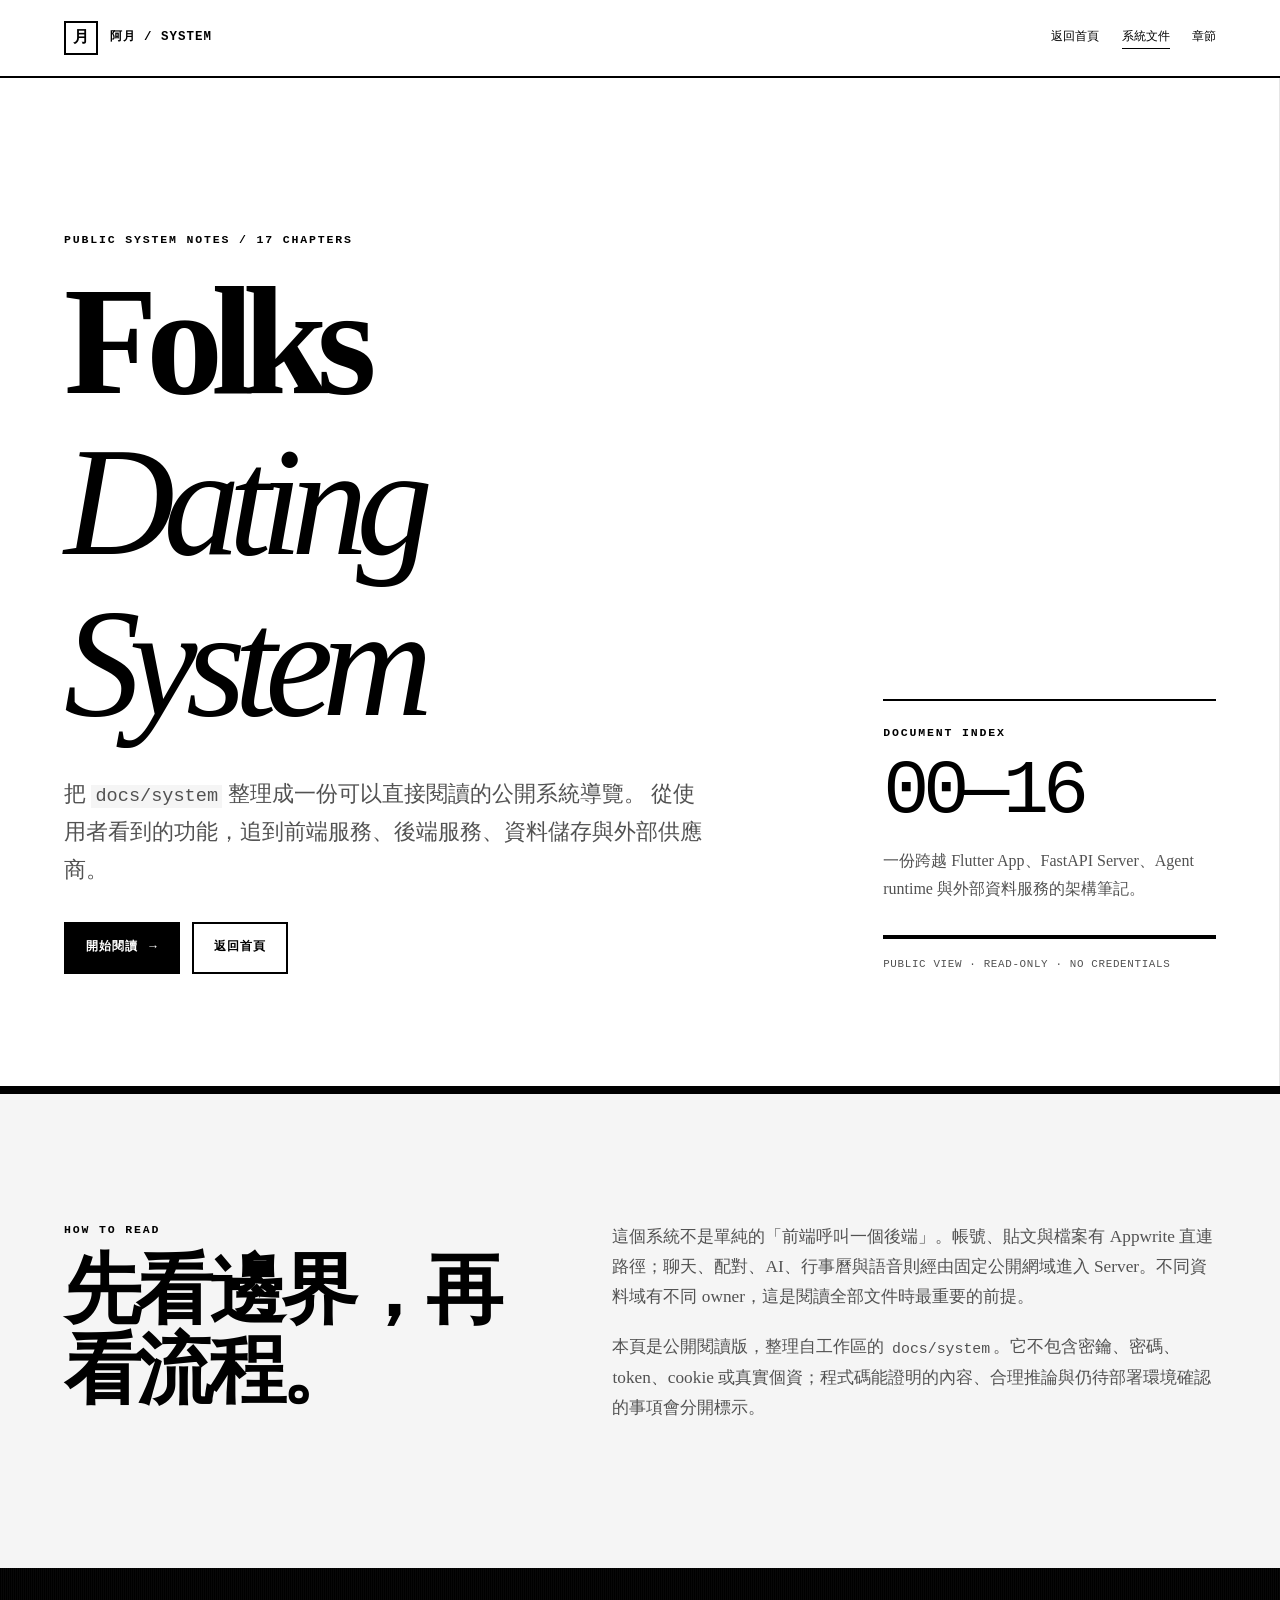
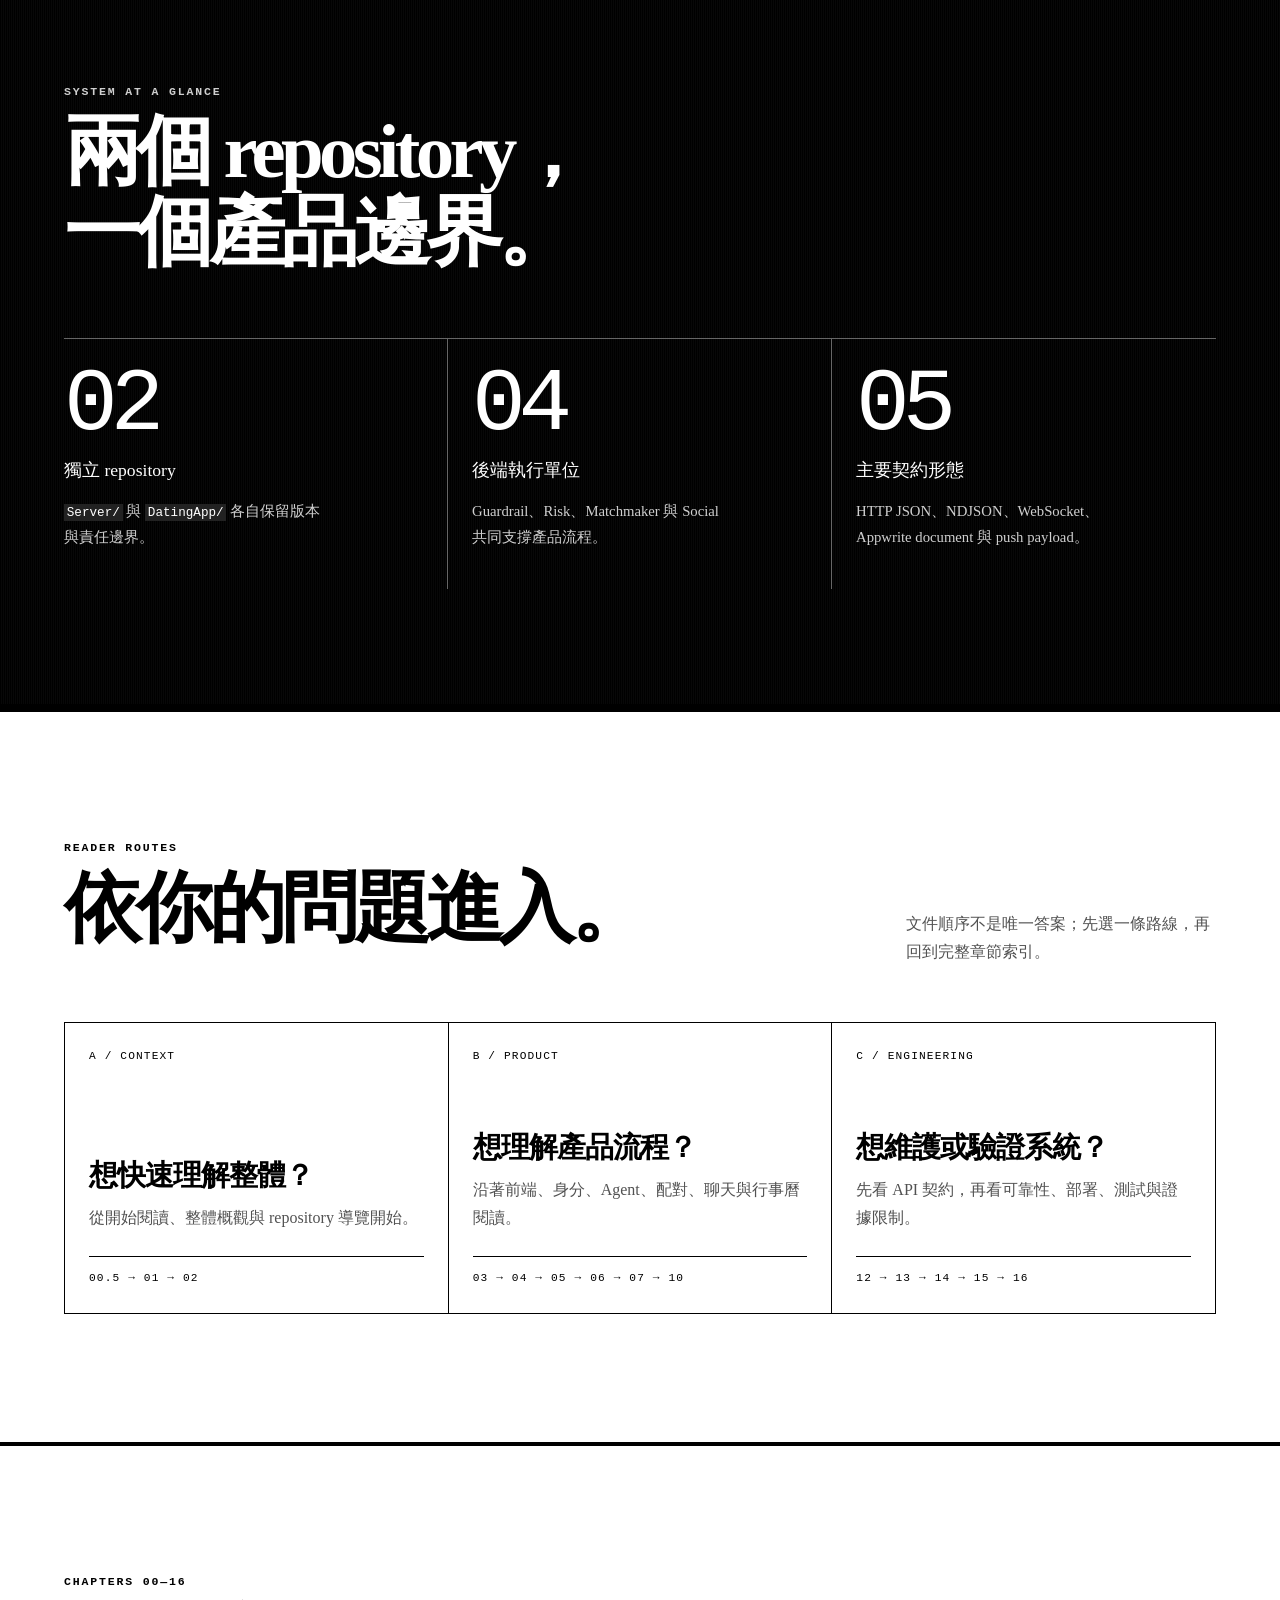
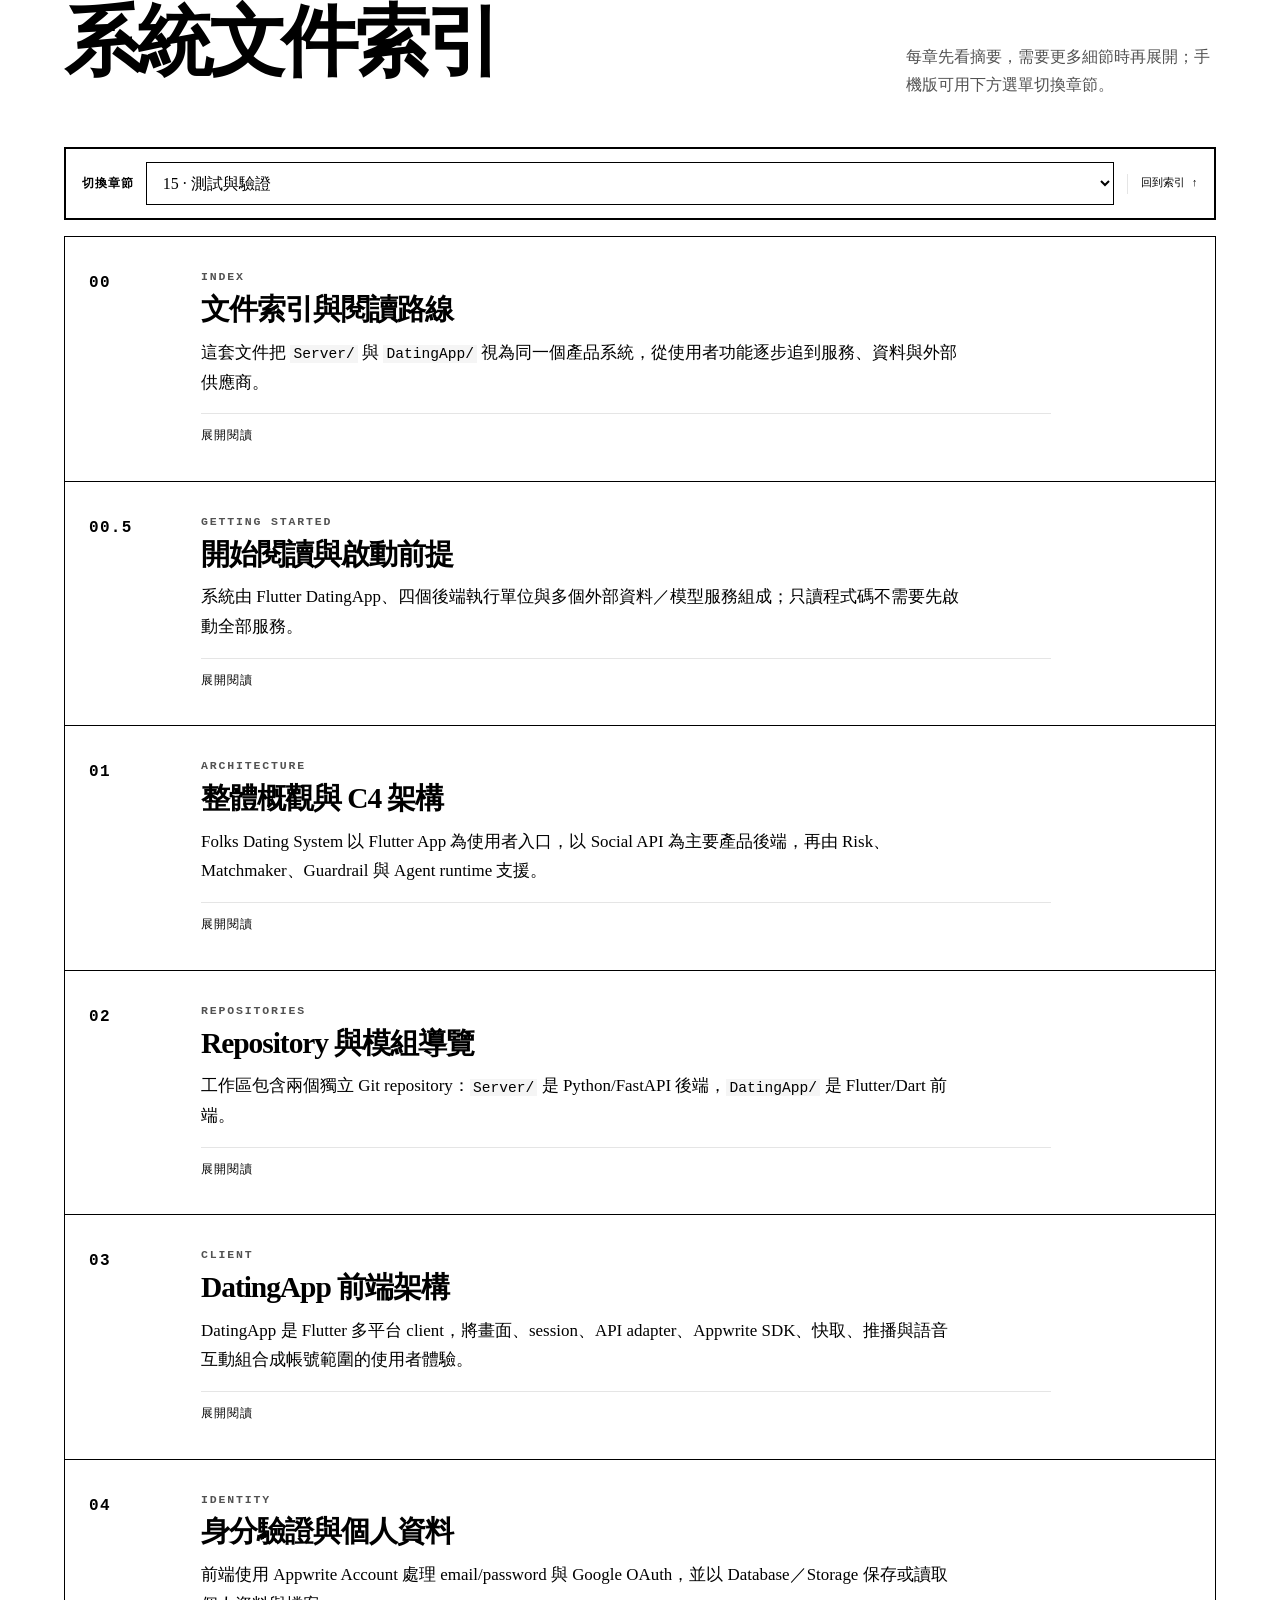
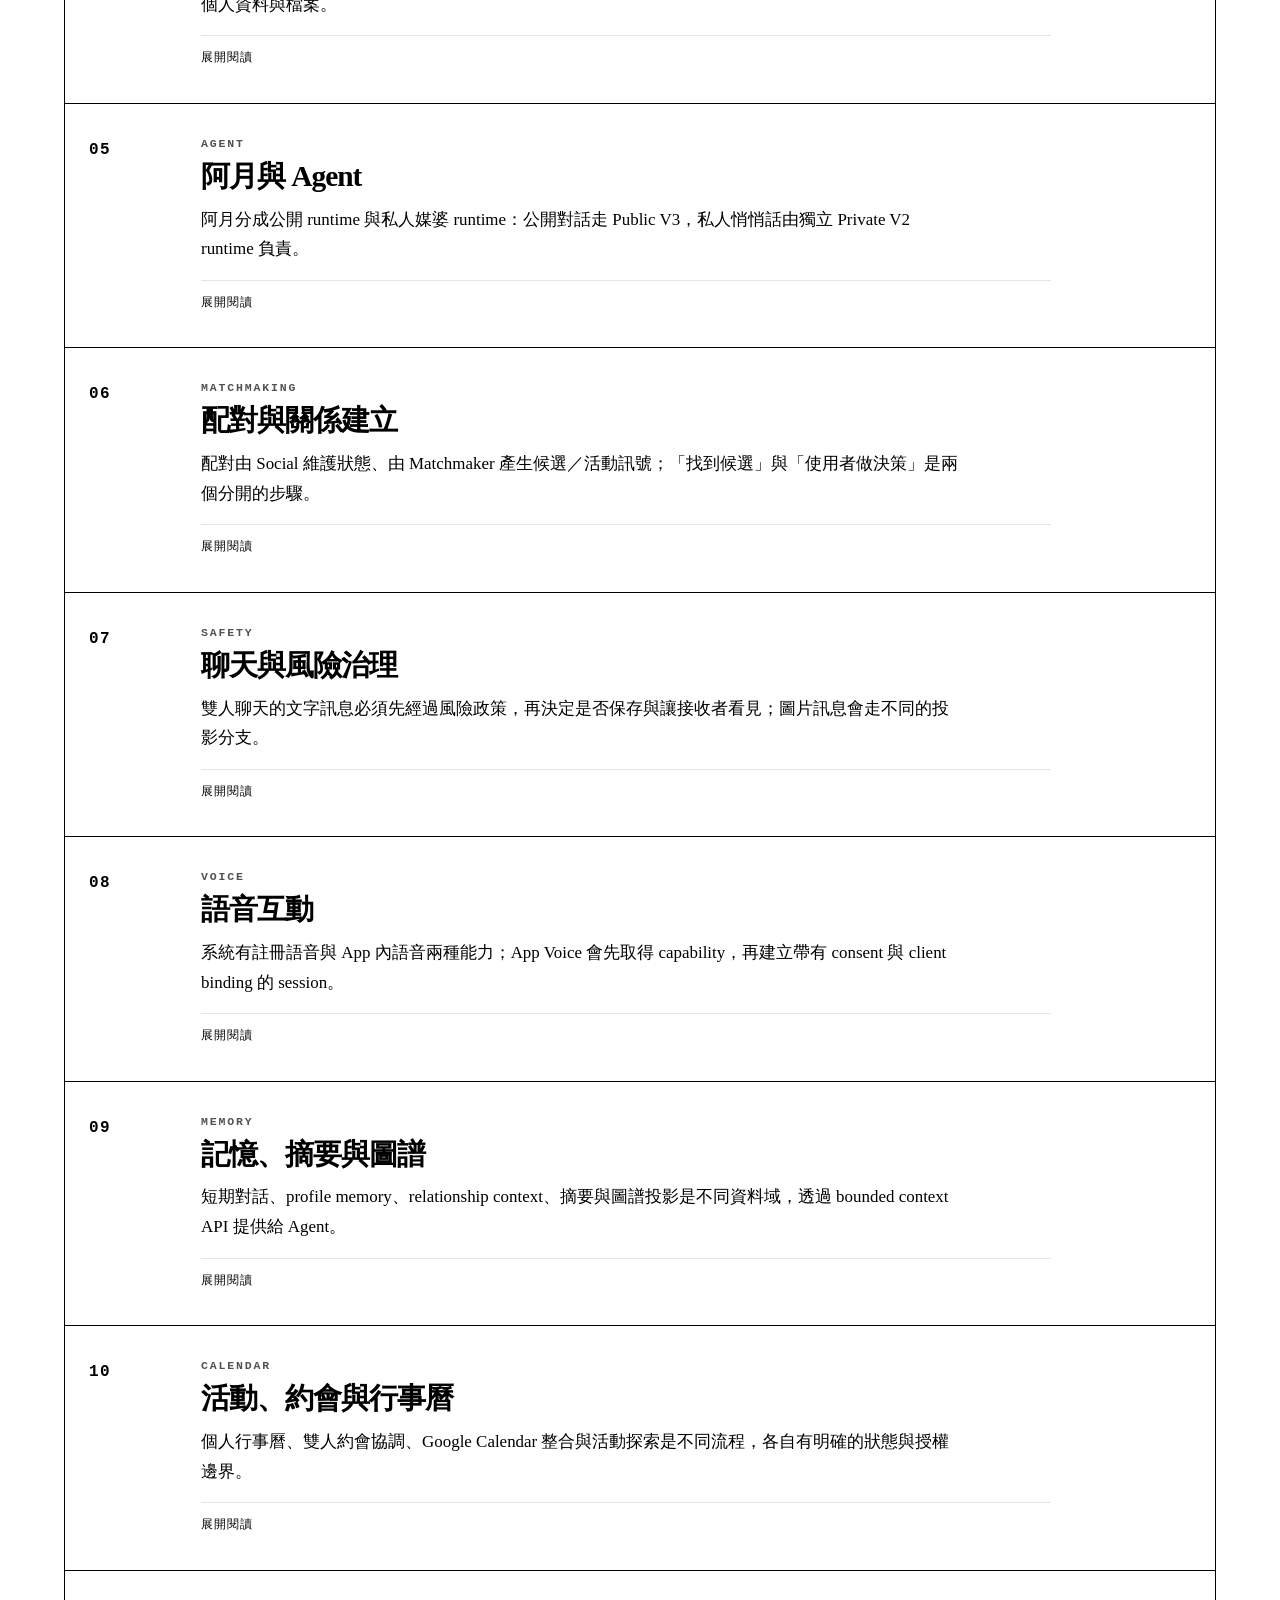
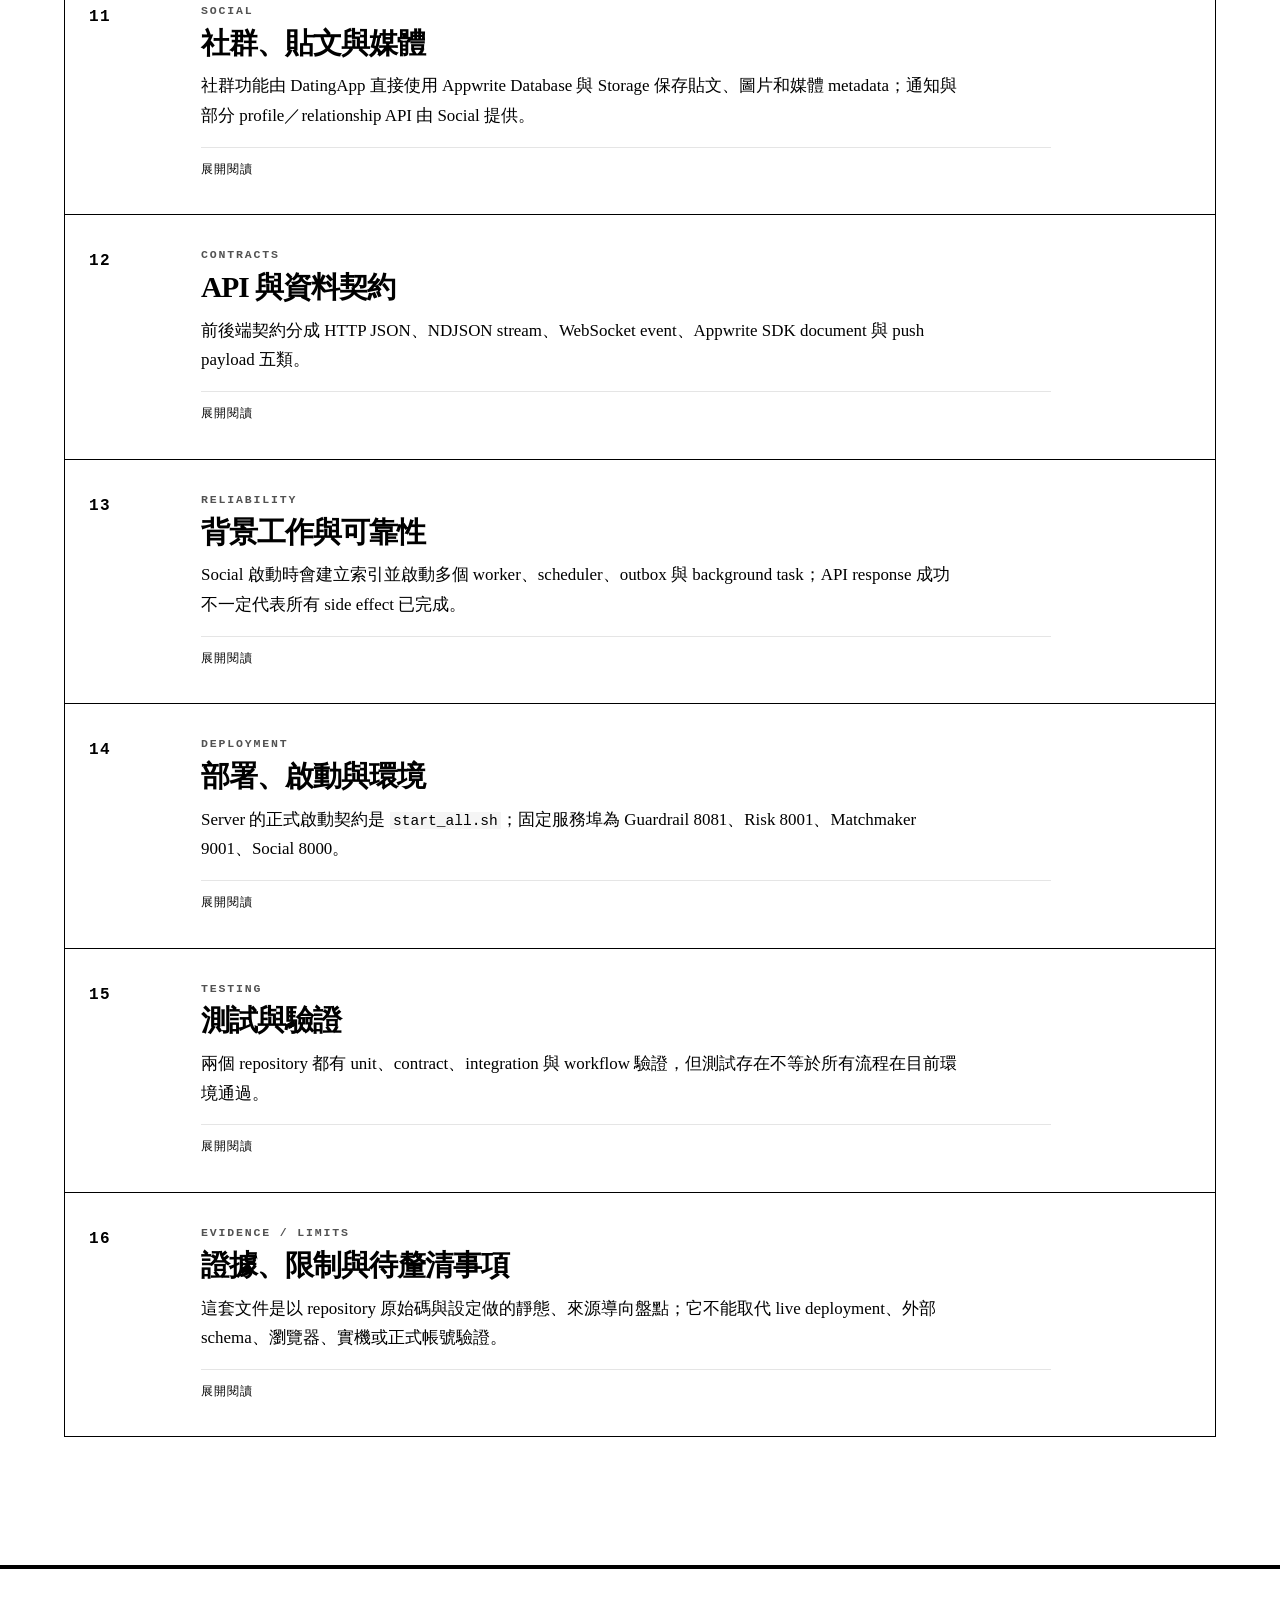
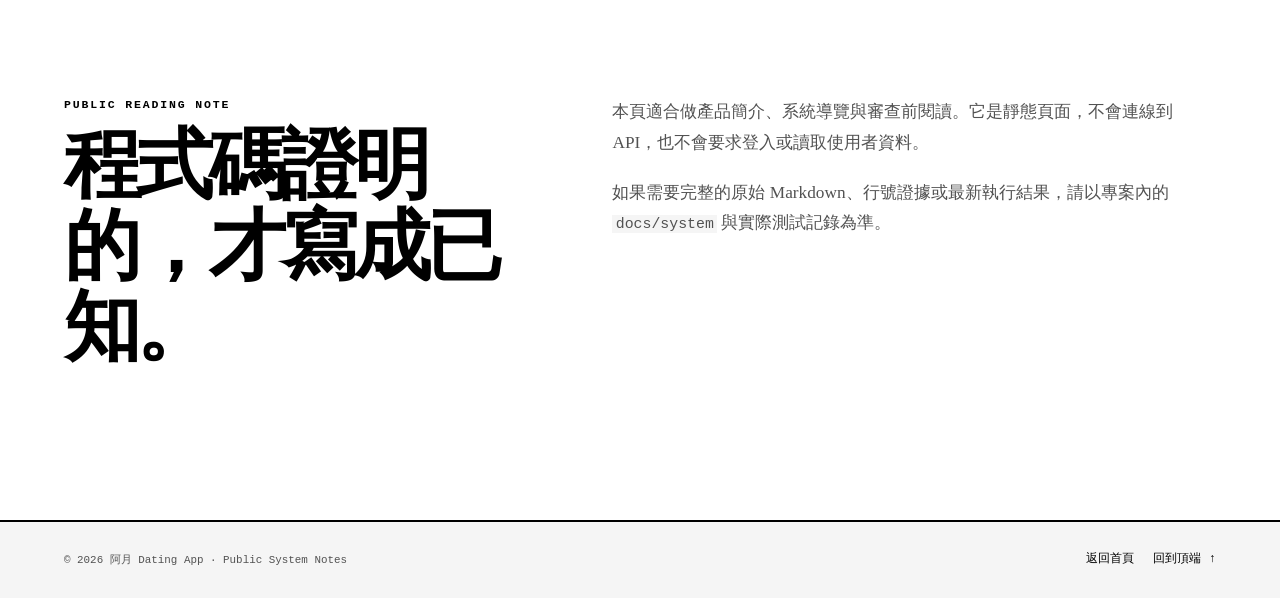
==== site/docs/index.html @ 3a32fd7f "docs: add public system documentation page" ====
<!doctype html>
<html lang="zh-Hant">
  <head>
    <meta charset="utf-8">
    <meta name="viewport" content="width=device-width, initial-scale=1">
    <meta name="description" content="Folks Dating System 公開系統文件：從 Flutter DatingApp、Server 到 AI、配對、聊天、語音與部署的架構導覽。">
    <title>系統文件｜Folks Dating System</title>
    <link rel="stylesheet" href="./assets/system.css">
  </head>
  <body>
    <a class="skip-link" href="#main">跳至主要內容</a>

    <header class="site-header">
      <div class="container header-inner">
        <a class="brand" href="../" aria-label="返回阿月 Dating App 首頁">
          <span class="brand-mark" aria-hidden="true">月</span>
          <span>阿月 / SYSTEM</span>
        </a>
        <nav aria-label="文件導覽">
          <a href="../">返回首頁</a>
          <a aria-current="page" href="./">系統文件</a>
          <a href="#chapters">章節</a>
        </nav>
      </div>
    </header>

    <main id="main">
      <section class="hero">
        <div class="container hero-grid">
          <div>
            <p class="eyebrow">PUBLIC SYSTEM NOTES / 17 CHAPTERS</p>
            <h1>Folks<br><em>Dating System</em></h1>
            <p class="hero-lead">
              把 <code>docs/system</code> 整理成一份可以直接閱讀的公開系統導覽。
              從使用者看到的功能，追到前端服務、後端服務、資料儲存與外部供應商。
            </p>
            <div class="hero-actions">
              <a class="button button-primary" href="#chapters">開始閱讀 <span aria-hidden="true">→</span></a>
              <a class="button button-secondary" href="../">返回首頁</a>
            </div>
          </div>
          <aside class="hero-index" aria-label="文件摘要">
            <p class="eyebrow">DOCUMENT INDEX</p>
            <div class="index-number">00—16</div>
            <p>一份跨越 Flutter App、FastAPI Server、Agent runtime 與外部資料服務的架構筆記。</p>
            <div class="hero-rule" aria-hidden="true"></div>
            <p class="microcopy">Public view · Read-only · No credentials</p>
          </aside>
        </div>
      </section>

      <section class="section intro-section" aria-labelledby="intro-title">
        <div class="container intro-grid">
          <div>
            <p class="eyebrow">HOW TO READ</p>
            <h2 id="intro-title">先看邊界，再看流程。</h2>
          </div>
          <div class="intro-copy">
            <p>
              這個系統不是單純的「前端呼叫一個後端」。帳號、貼文與檔案有 Appwrite 直連路徑；聊天、配對、AI、行事曆與語音則經由固定公開網域進入 Server。不同資料域有不同 owner，這是閱讀全部文件時最重要的前提。
            </p>
            <p>
              本頁是公開閱讀版，整理自工作區的 <code>docs/system</code>。它不包含密鑰、密碼、token、cookie 或真實個資；程式碼能證明的內容、合理推論與仍待部署環境確認的事項會分開標示。
            </p>
          </div>
        </div>
      </section>

      <section class="dark-section" aria-labelledby="shape-title">
        <div class="container">
          <p class="eyebrow inverse">SYSTEM AT A GLANCE</p>
          <h2 id="shape-title" class="inverse-heading">兩個 repository，<br>一個產品邊界。</h2>
          <div class="metric-grid">
            <div class="metric">
              <strong>02</strong>
              <span>獨立 repository</span>
              <p><code>Server/</code> 與 <code>DatingApp/</code> 各自保留版本與責任邊界。</p>
            </div>
            <div class="metric">
              <strong>04</strong>
              <span>後端執行單位</span>
              <p>Guardrail、Risk、Matchmaker 與 Social 共同支撐產品流程。</p>
            </div>
            <div class="metric">
              <strong>05</strong>
              <span>主要契約形態</span>
              <p>HTTP JSON、NDJSON、WebSocket、Appwrite document 與 push payload。</p>
            </div>
          </div>
        </div>
      </section>

      <section class="section route-section" aria-labelledby="route-title">
        <div class="container">
          <div class="section-heading">
            <div>
              <p class="eyebrow">READER ROUTES</p>
              <h2 id="route-title">依你的問題進入。</h2>
            </div>
            <p>文件順序不是唯一答案；先選一條路線，再回到完整章節索引。</p>
          </div>
          <div class="route-grid">
            <a class="route-card" href="#chapter-01">
              <span class="route-number">A / CONTEXT</span>
              <h3>想快速理解整體？</h3>
              <p>從開始閱讀、整體概觀與 repository 導覽開始。</p>
              <span class="route-link">00.5 → 01 → 02</span>
            </a>
            <a class="route-card" href="#chapter-03">
              <span class="route-number">B / PRODUCT</span>
              <h3>想理解產品流程？</h3>
              <p>沿著前端、身分、Agent、配對、聊天與行事曆閱讀。</p>
              <span class="route-link">03 → 04 → 05 → 06 → 07 → 10</span>
            </a>
            <a class="route-card" href="#chapter-12">
              <span class="route-number">C / ENGINEERING</span>
              <h3>想維護或驗證系統？</h3>
              <p>先看 API 契約，再看可靠性、部署、測試與證據限制。</p>
              <span class="route-link">12 → 13 → 14 → 15 → 16</span>
            </a>
          </div>
        </div>
      </section>

      <section id="chapters" class="section chapters-section" aria-labelledby="chapters-title">
        <div class="container">
          <div class="section-heading chapters-heading">
            <div>
              <p class="eyebrow">CHAPTERS 00—16</p>
              <h2 id="chapters-title">系統文件索引</h2>
            </div>
            <p>每章先看摘要，需要更多細節時再展開；手機版可用下方選單切換章節。</p>
          </div>

          <div class="chapter-tools" aria-label="章節切換工具">
            <label for="chapter-select">切換章節</label>
            <select id="chapter-select" name="chapter-select">
              <option value="#chapter-00">00 · 文件索引</option>
              <option value="#chapter-00-5">00.5 · 開始閱讀</option>
              <option value="#chapter-01">01 · 整體概觀</option>
              <option value="#chapter-02">02 · Repository 導覽</option>
              <option value="#chapter-03">03 · 前端架構</option>
              <option value="#chapter-04">04 · 身分與個資</option>
              <option value="#chapter-05">05 · 阿月與 Agent</option>
              <option value="#chapter-06">06 · 配對與關係</option>
              <option value="#chapter-07">07 · 聊天與風險</option>
              <option value="#chapter-08">08 · 語音互動</option>
              <option value="#chapter-09">09 · 記憶與圖譜</option>
              <option value="#chapter-10">10 · 行事曆與活動</option>
              <option value="#chapter-11">11 · 社群與媒體</option>
              <option value="#chapter-12">12 · API 與資料契約</option>
              <option value="#chapter-13">13 · 背景工作</option>
              <option value="#chapter-14">14 · 部署與環境</option>
              <option value="#chapter-15">15 · 測試與驗證</option>
              <option value="#chapter-16">16 · 證據與限制</option>
            </select>
            <a class="tool-link" href="#chapters">回到索引 ↑</a>
          </div>

          <div class="chapter-list">
            <article id="chapter-00" class="chapter-card">
              <div class="chapter-number">00</div>
              <div class="chapter-content">
                <p class="eyebrow">INDEX</p>
                <h3>文件索引與閱讀路線</h3>
                <p class="summary">這套文件把 <code>Server/</code> 與 <code>DatingApp/</code> 視為同一個產品系統，從使用者功能逐步追到服務、資料與外部供應商。</p>
                <details>
                  <summary>展開閱讀</summary>
                  <p>新組員可從 00.5 → 01 → 02 → 03 開始；後端維護者可從 12 → 05～13 → 14 → 15 開始；前端維護者可從 03 → 04 → 07 → 08 → 10 → 12 開始。文件中的內容分成「觀察到」、「推論」與「待確認」，避免把靜態程式碼分析誤寫成正式環境驗證。</p>
                </details>
              </div>
            </article>

            <article id="chapter-00-5" class="chapter-card">
              <div class="chapter-number">00.5</div>
              <div class="chapter-content">
                <p class="eyebrow">GETTING STARTED</p>
                <h3>開始閱讀與啟動前提</h3>
                <p class="summary">系統由 Flutter DatingApp、四個後端執行單位與多個外部資料／模型服務組成；只讀程式碼不需要先啟動全部服務。</p>
                <details>
                  <summary>展開閱讀</summary>
                  <p>若要做實際操作驗證，Server 必須透過 <code>start_all.sh</code> 啟動，前端則需要 Flutter SDK、相依套件與平台工具。本機啟動成功不等於 Appwrite、MongoDB、Neo4j、模型供應商與 Google Calendar 已可用。</p>
                </details>
              </div>
            </article>

            <article id="chapter-01" class="chapter-card">
              <div class="chapter-number">01</div>
              <div class="chapter-content">
                <p class="eyebrow">ARCHITECTURE</p>
                <h3>整體概觀與 C4 架構</h3>
                <p class="summary">Folks Dating System 以 Flutter App 為使用者入口，以 Social API 為主要產品後端，再由 Risk、Matchmaker、Guardrail 與 Agent runtime 支援。</p>
                <details>
                  <summary>展開閱讀</summary>
                  <p>DatingApp 負責畫面、導航、Session、快取、API client、即時訊息與語音操作；Server 以 Social 組裝聊天、配對、行事曆、Google Calendar、語音、關係記憶與摘要路由。外部邊界包含 Appwrite、MongoDB、Neo4j、Firebase／FCM、Google Calendar 與模型供應商。</p>
                </details>
              </div>
            </article>

            <article id="chapter-02" class="chapter-card">
              <div class="chapter-number">02</div>
              <div class="chapter-content">
                <p class="eyebrow">REPOSITORIES</p>
                <h3>Repository 與模組導覽</h3>
                <p class="summary">工作區包含兩個獨立 Git repository：<code>Server/</code> 是 Python/FastAPI 後端，<code>DatingApp/</code> 是 Flutter/Dart 前端。</p>
                <details>
                  <summary>展開閱讀</summary>
                  <p>Server 的主要領域以資料夾與服務埠分開，DatingApp 則以 <code>lib/pages</code>、<code>lib/services</code>、<code>lib/widgets</code> 與原生平台資料夾組成。目錄名稱只提供導航，真正的責任要以入口、註冊與呼叫關係確認。</p>
                </details>
              </div>
            </article>

            <article id="chapter-03" class="chapter-card">
              <div class="chapter-number">03</div>
              <div class="chapter-content">
                <p class="eyebrow">CLIENT</p>
                <h3>DatingApp 前端架構</h3>
                <p class="summary">DatingApp 是 Flutter 多平台 client，將畫面、session、API adapter、Appwrite SDK、快取、推播與語音互動組合成帳號範圍的使用者體驗。</p>
                <details>
                  <summary>展開閱讀</summary>
                  <p>啟動時會初始化 Flutter binding、Appwrite 與 Windows 視窗，再非同步初始化 Firebase；登入後的主要頁面由 MainPage 組成，並透過 AppDataCoordinator 預熱 profile、contacts、posts、calendar 等資料。頁面狀態不能取代後端 canonical state。</p>
                </details>
              </div>
            </article>

            <article id="chapter-04" class="chapter-card">
              <div class="chapter-number">04</div>
              <div class="chapter-content">
                <p class="eyebrow">IDENTITY</p>
                <h3>身分驗證與個人資料</h3>
                <p class="summary">前端使用 Appwrite Account 處理 email/password 與 Google OAuth，並以 Database／Storage 保存或讀取個人資料與檔案。</p>
                <details>
                  <summary>展開閱讀</summary>
                  <p>身分驗證、profile document 與 Server 端 owner proof 是不同層次；成功登入不等於所有後端能力都已授權。Agent API 會在 HTTPS、正式網域、線上 session 且 user id 相符時附加 Appwrite JWT。</p>
                </details>
              </div>
            </article>

            <article id="chapter-05" class="chapter-card">
              <div class="chapter-number">05</div>
              <div class="chapter-content">
                <p class="eyebrow">AGENT</p>
                <h3>阿月與 Agent</h3>
                <p class="summary">阿月分成公開 runtime 與私人媒婆 runtime：公開對話走 Public V3，私人悄悄話由獨立 Private V2 runtime 負責。</p>
                <details>
                  <summary>展開閱讀</summary>
                  <p>公開 Agent 的流程是 Context → Planner（DAG）→ Sub-agents（Guard + Tool）→ Synthesizer → Final。DatingApp 以 NDJSON stream 傳送訊息與互動選項；公開與私人 runtime 可以共用 domain service，但 context、privacy namespace、tool policy 與 trace 不可互相滲透。</p>
                </details>
              </div>
            </article>

            <article id="chapter-06" class="chapter-card">
              <div class="chapter-number">06</div>
              <div class="chapter-content">
                <p class="eyebrow">MATCHMAKING</p>
                <h3>配對與關係建立</h3>
                <p class="summary">配對由 Social 維護狀態、由 Matchmaker 產生候選／活動訊號；「找到候選」與「使用者做決策」是兩個分開的步驟。</p>
                <details>
                  <summary>展開閱讀</summary>
                  <p>前端先請求配對搜尋，再取得狀態卡片，最後以 expected status、revision、namespace、explicit reasons 與 idempotency 送出接受或拒絕。timeout 或 graph unavailable 會轉成明確的 pipeline error，而不是模糊地視為沒有候選。</p>
                </details>
              </div>
            </article>

            <article id="chapter-07" class="chapter-card">
              <div class="chapter-number">07</div>
              <div class="chapter-content">
                <p class="eyebrow">SAFETY</p>
                <h3>聊天與風險治理</h3>
                <p class="summary">雙人聊天的文字訊息必須先經過風險政策，再決定是否保存與讓接收者看見；圖片訊息會走不同的投影分支。</p>
                <details>
                  <summary>展開閱讀</summary>
                  <p>Social 以 MongoDB 作為聊天資料主要寫入路徑，並非同步鏡像部分訊息到 Appwrite Realtime；DatingApp 同時支援 polling 與 Realtime。風險結果包含 delivery、level、介入指令與回饋資料，不能只用一個 boolean 表示。</p>
                </details>
              </div>
            </article>

            <article id="chapter-08" class="chapter-card">
              <div class="chapter-number">08</div>
              <div class="chapter-content">
                <p class="eyebrow">VOICE</p>
                <h3>語音互動</h3>
                <p class="summary">系統有註冊語音與 App 內語音兩種能力；App Voice 會先取得 capability，再建立帶有 consent 與 client binding 的 session。</p>
                <details>
                  <summary>展開閱讀</summary>
                  <p>Server 會驗證 origin、ticket、client binding、quota 與 authenticated session。語音 action executor 只協調既有的 Auth、Chat、Matchmaking、Calendar 與 Agent service，不直接成為另一套 domain state owner。</p>
                </details>
              </div>
            </article>

            <article id="chapter-09" class="chapter-card">
              <div class="chapter-number">09</div>
              <div class="chapter-content">
                <p class="eyebrow">MEMORY</p>
                <h3>記憶、摘要與圖譜</h3>
                <p class="summary">短期對話、profile memory、relationship context、摘要與圖譜投影是不同資料域，透過 bounded context API 提供給 Agent。</p>
                <details>
                  <summary>展開閱讀</summary>
                  <p>Mongo preview、Neo4j／graph memory 與 Appwrite data projection 不能互相取代。每個 memory write 都需要 owner、evidence、confidence、source 與 idempotency；正式 graph schema、索引與資料量仍需部署環境補查。</p>
                </details>
              </div>
            </article>

            <article id="chapter-10" class="chapter-card">
              <div class="chapter-number">10</div>
              <div class="chapter-content">
                <p class="eyebrow">CALENDAR</p>
                <h3>活動、約會與行事曆</h3>
                <p class="summary">個人行事曆、雙人約會協調、Google Calendar 整合與活動探索是不同流程，各自有明確的狀態與授權邊界。</p>
                <details>
                  <summary>展開閱讀</summary>
                  <p>前端使用 expected revision 更新或取消事件；Server 由 calendar／relationship date services 擁有狀態；Google Calendar 另外處理 OAuth callback、status、list 與 disconnect。阿月只能讀取受限的 calendar projection，不應把未授權資料直接寫成永久偏好。</p>
                </details>
              </div>
            </article>

            <article id="chapter-11" class="chapter-card">
              <div class="chapter-number">11</div>
              <div class="chapter-content">
                <p class="eyebrow">SOCIAL</p>
                <h3>社群、貼文與媒體</h3>
                <p class="summary">社群功能由 DatingApp 直接使用 Appwrite Database 與 Storage 保存貼文、圖片和媒體 metadata；通知與部分 profile／relationship API 由 Social 提供。</p>
                <details>
                  <summary>展開閱讀</summary>
                  <p>聊天附件、profile image 與貼文使用不同 bucket，降低權限與 cache 混淆。Push notification 只傳遞 allowlisted data，例如 chat surface、conversation id、destination room 與 focus match id，不讓 listener 自動執行配對決策。</p>
                </details>
              </div>
            </article>

            <article id="chapter-12" class="chapter-card">
              <div class="chapter-number">12</div>
              <div class="chapter-content">
                <p class="eyebrow">CONTRACTS</p>
                <h3>API 與資料契約</h3>
                <p class="summary">前後端契約分成 HTTP JSON、NDJSON stream、WebSocket event、Appwrite SDK document 與 push payload 五類。</p>
                <details>
                  <summary>展開閱讀</summary>
                  <p>每一類都有自己的 owner、timeout、錯誤碼與狀態語意。重要欄位包括 user／owner、client message id、match revision、coordination revision、stream protocol version、choice／confirmation 與 allowlisted notification references。</p>
                </details>
              </div>
            </article>

            <article id="chapter-13" class="chapter-card">
              <div class="chapter-number">13</div>
              <div class="chapter-content">
                <p class="eyebrow">RELIABILITY</p>
                <h3>背景工作與可靠性</h3>
                <p class="summary">Social 啟動時會建立索引並啟動多個 worker、scheduler、outbox 與 background task；API response 成功不一定代表所有 side effect 已完成。</p>
                <details>
                  <summary>展開閱讀</summary>
                  <p>可靠性設計集中在 bounded timeout、idempotency、revision、outbox、retry、session epoch 與可觀測 error code。前端 AppDataCoordinator 則以 warmup、cache TTL、resume cooldown 與 owner／epoch gate 避免重複或過期讀取。</p>
                </details>
              </div>
            </article>

            <article id="chapter-14" class="chapter-card">
              <div class="chapter-number">14</div>
              <div class="chapter-content">
                <p class="eyebrow">DEPLOYMENT</p>
                <h3>部署、啟動與環境</h3>
                <p class="summary">Server 的正式啟動契約是 <code>start_all.sh</code>；固定服務埠為 Guardrail 8081、Risk 8001、Matchmaker 9001、Social 8000。</p>
                <details>
                  <summary>展開閱讀</summary>
                  <p>啟動腳本依序等待各服務健康檢查，再啟動完整 Social。DatingApp 的正式 API 預設網域是 <code>https://service.misproject.us.ci</code>；程式碼內的啟動順序與正式主機實際部署拓撲要分開看待。</p>
                </details>
              </div>
            </article>

            <article id="chapter-15" class="chapter-card">
              <div class="chapter-number">15</div>
              <div class="chapter-content">
                <p class="eyebrow">TESTING</p>
                <h3>測試與驗證</h3>
                <p class="summary">兩個 repository 都有 unit、contract、integration 與 workflow 驗證，但測試存在不等於所有流程在目前環境通過。</p>
                <details>
                  <summary>展開閱讀</summary>
                  <p>Server CI 檢查 Python dependencies、<code>bash -n start_all.sh</code> 與 offline suites；DatingApp 有 Dart tests、integration tests、Flutter analyze 與多平台 build。正式文件應同時記錄覆蓋、執行前提、未執行項目與 production smoke test 缺口。</p>
                </details>
              </div>
            </article>

            <article id="chapter-16" class="chapter-card chapter-card-last">
              <div class="chapter-number">16</div>
              <div class="chapter-content">
                <p class="eyebrow">EVIDENCE / LIMITS</p>
                <h3>證據、限制與待釐清事項</h3>
                <p class="summary">這套文件是以 repository 原始碼與設定做的靜態、來源導向盤點；它不能取代 live deployment、外部 schema、瀏覽器、實機或正式帳號驗證。</p>
                <details>
                  <summary>展開閱讀</summary>
                  <p>觀察、推論與未知分開記錄。Dart、cross-language property、超大流程與大檔案存在分析工具缺口；正式環境行為、外部供應商可用性與所有端到端流程，都應再以 runtime evidence 逐項確認。</p>
                </details>
              </div>
            </article>
          </div>
        </div>
      </section>

      <section class="section note-section" aria-labelledby="note-title">
        <div class="container note-grid">
          <div>
            <p class="eyebrow">PUBLIC READING NOTE</p>
            <h2 id="note-title">程式碼證明的，才寫成已知。</h2>
          </div>
          <div class="note-copy">
            <p>本頁適合做產品簡介、系統導覽與審查前閱讀。它是靜態頁面，不會連線到 API，也不會要求登入或讀取使用者資料。</p>
            <p>如果需要完整的原始 Markdown、行號證據或最新執行結果，請以專案內的 <code>docs/system</code> 與實際測試記錄為準。</p>
          </div>
        </div>
      </section>
    </main>

    <footer class="site-footer">
      <div class="container footer-inner">
        <p>© 2026 阿月 Dating App · Public System Notes</p>
        <div>
          <a href="../">返回首頁</a>
          <a href="#main">回到頂端 ↑</a>
        </div>
      </div>
    </footer>

    <script>
      const chapterSelect = document.getElementById("chapter-select");
      const chapterCards = [...document.querySelectorAll(".chapter-card")];
      const reduceMotion = window.matchMedia("(prefers-reduced-motion: reduce)").matches;

      chapterSelect.addEventListener("change", () => {
        const target = document.querySelector(chapterSelect.value);
        if (!target) return;
        const details = target.querySelector("details");
        if (details) details.open = true;
        target.scrollIntoView({ behavior: reduceMotion ? "auto" : "smooth", block: "start" });
        history.replaceState(null, "", chapterSelect.value);
      });

      const chapterObserver = new IntersectionObserver((entries) => {
        const visible = entries
          .filter((entry) => entry.isIntersecting)
          .sort((a, b) => b.intersectionRatio - a.intersectionRatio)[0];
        if (visible) chapterSelect.value = `#${visible.target.id}`;
      }, { rootMargin: "-18% 0px -68% 0px", threshold: [0, .25, .6] });

      chapterCards.forEach((chapter) => chapterObserver.observe(chapter));
    </script>
  </body>
</html>
---- site/docs/assets/system.css ----
:root {
  color-scheme: light;
  --ink: #000000;
  --paper: #ffffff;
  --soft: #f5f5f5;
  --muted: #525252;
  --line: #e5e5e5;
  --inverse-muted: #cfcfcf;
  font-family: "Source Serif 4", "Noto Serif TC", "Noto Serif CJK TC", Georgia, serif;
}

* { box-sizing: border-box; }
html { scroll-behavior: smooth; }

body {
  position: relative;
  margin: 0;
  background: var(--paper);
  color: var(--ink);
  font-size: 16px;
  line-height: 1.75;
}

body::before {
  position: fixed;
  inset: 0;
  z-index: -1;
  pointer-events: none;
  background-image: repeating-linear-gradient(0deg, transparent, transparent 1px, #000 1px, #000 2px);
  background-size: 100% 4px;
  content: "";
  opacity: .018;
}

a { color: inherit; }
a:focus-visible,
summary:focus-visible,
select:focus-visible { outline: 3px solid var(--ink); outline-offset: 3px; }

code {
  padding: .05em .22em;
  background: var(--soft);
  font-family: "JetBrains Mono", "SFMono-Regular", Consolas, monospace;
  font-size: .86em;
}

.skip-link {
  position: fixed;
  top: -4rem;
  left: 1rem;
  z-index: 10;
  padding: .55rem .85rem;
  background: var(--ink);
  color: var(--paper);
  font-family: "JetBrains Mono", monospace;
  font-size: .8rem;
  text-decoration: none;
}
.skip-link:focus { top: 1rem; }

.container { width: min(1152px, calc(100% - 3rem)); margin: 0 auto; }

.site-header { border-bottom: 2px solid var(--ink); background: rgba(255, 255, 255, .96); }
.header-inner,
.footer-inner {
  display: flex;
  align-items: center;
  justify-content: space-between;
  gap: 1.5rem;
  min-height: 4.75rem;
}

.brand {
  display: inline-flex;
  align-items: center;
  gap: .7rem;
  font-family: "JetBrains Mono", "SFMono-Regular", Consolas, monospace;
  font-size: .78rem;
  font-weight: 700;
  letter-spacing: .08em;
  text-decoration: none;
  text-transform: uppercase;
}
.brand-mark { display: grid; width: 2.15rem; height: 2.15rem; place-items: center; border: 2px solid var(--ink); font-size: 1rem; }
nav { display: flex; flex-wrap: wrap; gap: .8rem 1.4rem; }
nav a,
.site-footer a {
  border-bottom: 1px solid transparent;
  font-family: "JetBrains Mono", "SFMono-Regular", Consolas, monospace;
  font-size: .76rem;
  text-decoration: none;
}
nav a:hover,
nav a[aria-current="page"],
.site-footer a:hover { border-bottom-color: var(--ink); }

.hero {
  padding: clamp(5rem, 12vw, 10rem) 0 clamp(4rem, 9vw, 7rem);
  border-bottom: 8px solid var(--ink);
  background: linear-gradient(90deg, transparent 0, transparent calc(100% - 1px), var(--line) calc(100% - 1px), var(--line) 100%), var(--paper);
}
.hero-grid { display: grid; grid-template-columns: minmax(0, 1.35fr) minmax(240px, .65fr); align-items: end; gap: clamp(3rem, 10vw, 9rem); }

.eyebrow {
  margin: 0 0 .8rem;
  color: var(--ink);
  font-family: "JetBrains Mono", "SFMono-Regular", Consolas, monospace;
  font-size: .72rem;
  font-weight: 700;
  letter-spacing: .16em;
  line-height: 1.4;
  text-transform: uppercase;
}
h1, h2, h3, p { margin-top: 0; }
h1, h2, h3 { line-height: 1.05; }
h1 { max-width: 850px; margin-bottom: 2rem; font-size: clamp(4.5rem, 12vw, 10rem); letter-spacing: -.075em; }
h1 em { font-weight: 400; }
h2 { margin-bottom: 1.5rem; font-size: clamp(2.5rem, 6vw, 5.5rem); letter-spacing: -.06em; }
h3 { margin-bottom: .8rem; font-size: clamp(1.35rem, 2.3vw, 2rem); letter-spacing: -.035em; }

.hero-lead { max-width: 650px; margin-bottom: 2rem; color: var(--muted); font-size: clamp(1.1rem, 1.7vw, 1.35rem); }
.hero-actions { display: flex; flex-wrap: wrap; gap: .8rem; }
.button {
  display: inline-flex;
  min-height: 3.25rem;
  align-items: center;
  justify-content: center;
  gap: .7rem;
  padding: .8rem 1.25rem;
  border: 2px solid var(--ink);
  font-family: "JetBrains Mono", "SFMono-Regular", Consolas, monospace;
  font-size: .78rem;
  font-weight: 700;
  letter-spacing: .08em;
  text-decoration: none;
  text-transform: uppercase;
  transition: background-color 100ms, color 100ms;
}
.button-primary { background: var(--ink); color: var(--paper); }
.button:hover,
.button-primary:hover { background: var(--paper); color: var(--ink); }

.hero-index { padding: 1.5rem 0 0; border-top: 2px solid var(--ink); }
.index-number { margin: .4rem 0 1rem; font-family: "JetBrains Mono", "SFMono-Regular", Consolas, monospace; font-size: clamp(2.6rem, 6vw, 5.25rem); letter-spacing: -.08em; line-height: 1; }
.hero-index > p:not(.eyebrow):not(.microcopy) { color: var(--muted); }
.hero-rule { width: 100%; height: 4px; margin: 2rem 0 1rem; background: var(--ink); }
.microcopy { margin: 0; color: var(--muted); font-family: "JetBrains Mono", "SFMono-Regular", Consolas, monospace; font-size: .68rem; letter-spacing: .06em; text-transform: uppercase; }

.section { padding: clamp(5rem, 10vw, 9rem) 0; }
.intro-section { background: var(--soft); }
.intro-grid,
.note-grid { display: grid; grid-template-columns: minmax(0, .85fr) minmax(0, 1.15fr); gap: clamp(2.5rem, 8vw, 9rem); }
.intro-copy,
.note-copy { max-width: 650px; color: var(--muted); font-size: 1.08rem; }
.intro-copy p + p,
.note-copy p + p { margin-top: 1.25rem; }

.dark-section { position: relative; overflow: hidden; padding: clamp(5rem, 9vw, 8rem) 0; border-bottom: 8px solid var(--ink); background: var(--ink); color: var(--paper); }
.dark-section::before { position: absolute; inset: 0; pointer-events: none; background-image: repeating-linear-gradient(90deg, transparent, transparent 1px, #fff 1px, #fff 2px); background-size: 4px 100%; content: ""; opacity: .03; }
.dark-section .container { position: relative; }
.inverse { color: var(--inverse-muted); }
.inverse-heading { max-width: 700px; color: var(--paper); }
.metric-grid { display: grid; grid-template-columns: repeat(3, 1fr); margin-top: 4rem; border-top: 1px solid #666; }
.metric { min-height: 220px; padding: 1.4rem 1.5rem 1.5rem 0; border-right: 1px solid #666; }
.metric + .metric { padding-left: 1.5rem; }
.metric:last-child { border-right: 0; }
.metric strong { display: block; margin-bottom: .3rem; font-family: "JetBrains Mono", "SFMono-Regular", Consolas, monospace; font-size: clamp(3rem, 7vw, 6rem); font-weight: 400; letter-spacing: -.08em; line-height: 1; }
.metric span { display: block; font-size: 1.1rem; }
.metric p { max-width: 260px; margin-top: .8rem; color: var(--inverse-muted); font-size: .92rem; }
.dark-section code { background: #222; color: var(--paper); }

.route-section { border-bottom: 4px solid var(--ink); }
.section-heading { display: flex; align-items: end; justify-content: space-between; gap: 2rem; margin-bottom: 3rem; }
.section-heading > p { max-width: 310px; margin-bottom: .5rem; color: var(--muted); }
.route-grid { display: grid; grid-template-columns: repeat(3, 1fr); gap: 1px; background: var(--ink); border: 1px solid var(--ink); }
.route-card { display: flex; min-height: 290px; flex-direction: column; padding: 1.5rem; background: var(--paper); text-decoration: none; transition: background-color 100ms, color 100ms; }
.route-card:hover { background: var(--ink); color: var(--paper); }
.route-card p { margin-bottom: 1.5rem; color: var(--muted); }
.route-card:hover p { color: var(--inverse-muted); }
.route-number,
.route-link { font-family: "JetBrains Mono", "SFMono-Regular", Consolas, monospace; font-size: .7rem; letter-spacing: .1em; }
.route-number { margin-bottom: auto; }
.route-link { border-top: 1px solid currentColor; padding-top: .8rem; }

.chapters-section { background: var(--paper); }
.chapters-heading { margin-bottom: 2.5rem; }
.chapter-tools { position: sticky; top: 0; z-index: 3; display: flex; align-items: center; gap: .8rem; margin-bottom: 1rem; padding: .8rem 1rem; border: 2px solid var(--ink); background: rgba(255, 255, 255, .97); }
.chapter-tools label { font-family: "JetBrains Mono", "SFMono-Regular", Consolas, monospace; font-size: .72rem; font-weight: 700; letter-spacing: .08em; text-transform: uppercase; white-space: nowrap; }
.chapter-tools select { min-height: 2.7rem; min-width: min(440px, 100%); flex: 1; padding: .5rem .7rem; border: 1px solid var(--ink); border-radius: 0; background: var(--paper); color: var(--ink); font: inherit; }
.tool-link { padding-left: .8rem; border-left: 1px solid var(--line); font-family: "JetBrains Mono", monospace; font-size: .7rem; text-decoration: none; white-space: nowrap; }
.tool-link:hover { text-decoration: underline; }

.chapter-list { display: grid; gap: 1px; background: var(--ink); border: 1px solid var(--ink); }
.chapter-card { scroll-margin-top: 5rem; display: grid; grid-template-columns: 5.5rem minmax(0, 1fr); gap: 1.5rem; padding: 2rem 1.5rem; background: var(--paper); }
.chapter-card:hover { background: var(--soft); }
.chapter-number { font-family: "JetBrains Mono", "SFMono-Regular", Consolas, monospace; font-size: 1rem; font-weight: 700; letter-spacing: .08em; }
.chapter-content { max-width: 850px; }
.chapter-content .eyebrow { margin-bottom: .55rem; color: var(--muted); }
.summary { max-width: 760px; margin-bottom: 1rem; font-size: 1.06rem; }
details { border-top: 1px solid var(--line); }
summary { display: inline-block; padding: .75rem 0 .15rem; cursor: pointer; font-family: "JetBrains Mono", "SFMono-Regular", Consolas, monospace; font-size: .72rem; letter-spacing: .08em; text-transform: uppercase; }
details p { max-width: 760px; margin: .65rem 0 0; color: var(--muted); }
.chapter-card-last { border-bottom: 0; }

.note-section { border-top: 4px solid var(--ink); }
.site-footer { border-top: 2px solid var(--ink); background: var(--soft); }
.site-footer p { margin: 0; color: var(--muted); font-family: "JetBrains Mono", "SFMono-Regular", Consolas, monospace; font-size: .68rem; }
.site-footer div div { display: flex; flex-wrap: wrap; gap: 1.2rem; }

@media (max-width: 760px) {
  .container { width: min(100% - 2rem, 1152px); }
  .header-inner,
  .footer-inner { align-items: flex-start; flex-direction: column; padding: 1rem 0; }
  .hero-grid,
  .intro-grid,
  .note-grid,
  .route-grid,
  .metric-grid { grid-template-columns: 1fr; }
  h1 { font-size: clamp(4rem, 20vw, 7rem); }
  .hero-index { margin-top: 1.5rem; }
  .section-heading { align-items: flex-start; flex-direction: column; }
  .metric { min-height: 0; padding: 1.5rem 0; border-right: 0; border-bottom: 1px solid #666; }
  .metric + .metric { padding-left: 0; }
  .metric:last-child { border-bottom: 0; }
  .route-card { min-height: 240px; }
  .chapter-tools { align-items: stretch; flex-direction: column; }
  .chapter-tools select { width: 100%; min-width: 0; }
  .tool-link { padding: .5rem 0 0; border-top: 1px solid var(--line); border-left: 0; }
  .chapter-card { grid-template-columns: 1fr; gap: .5rem; padding: 1.5rem 1rem; }
  .chapter-number { color: var(--muted); }
}

@media (prefers-reduced-motion: reduce) {
  html { scroll-behavior: auto; }
  *, *::before, *::after { transition-duration: .01ms !important; animation-duration: .01ms !important; }
}
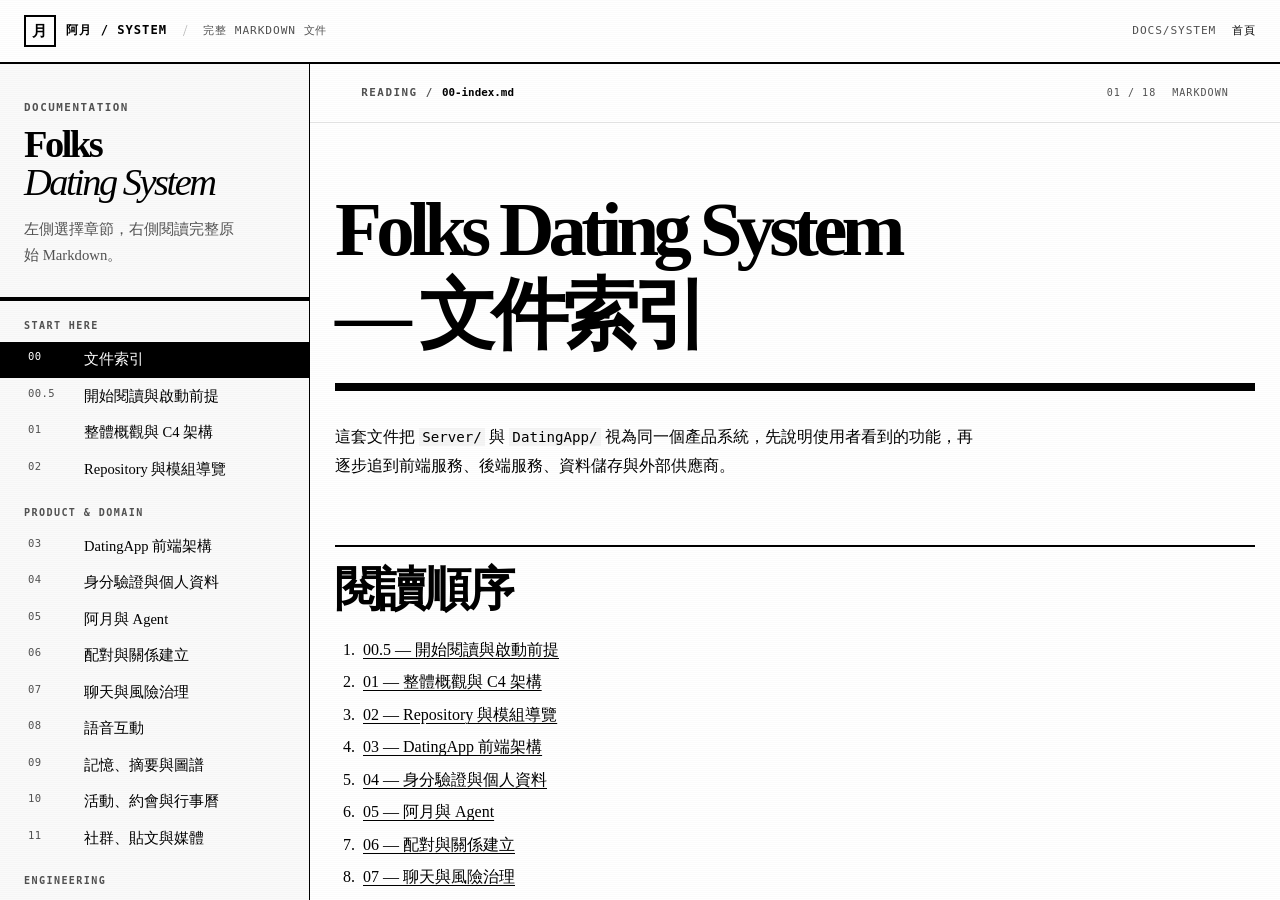
==== commit 9dbe6a75: "docs: render complete system markdown reader" ====
--- a/site/docs/index.html
+++ b/site/docs/index.html
@@ -3,444 +3,95 @@
   <head>
     <meta charset="utf-8">
     <meta name="viewport" content="width=device-width, initial-scale=1">
-    <meta name="description" content="Folks Dating System 公開系統文件：從 Flutter DatingApp、Server 到 AI、配對、聊天、語音與部署的架構導覽。">
+    <meta name="description" content="Folks Dating System 完整 Markdown 系統文件閱讀器。左側選擇章節，右側閱讀 docs/system 原始內容。">
     <title>系統文件｜Folks Dating System</title>
     <link rel="stylesheet" href="./assets/system.css">
   </head>
   <body>
-    <a class="skip-link" href="#main">跳至主要內容</a>
+    <a class="skip-link" href="#document-content">跳至文件內容</a>
 
-    <header class="site-header">
-      <div class="container header-inner">
-        <a class="brand" href="../" aria-label="返回阿月 Dating App 首頁">
-          <span class="brand-mark" aria-hidden="true">月</span>
-          <span>阿月 / SYSTEM</span>
-        </a>
-        <nav aria-label="文件導覽">
-          <a href="../">返回首頁</a>
-          <a aria-current="page" href="./">系統文件</a>
-          <a href="#chapters">章節</a>
-        </nav>
-      </div>
-    </header>
+    <div class="reader-app">
+      <header class="reader-topbar">
+        <div class="topbar-left">
+          <button id="sidebar-toggle" class="menu-button" type="button" aria-controls="sidebar" aria-expanded="false">
+            <span class="menu-icon" aria-hidden="true">☰</span>
+            <span>目錄</span>
+          </button>
+          <a class="brand" href="../" aria-label="返回阿月 Dating App 首頁">
+            <span class="brand-mark" aria-hidden="true">月</span>
+            <span>阿月 / SYSTEM</span>
+          </a>
+          <span class="topbar-divider" aria-hidden="true">/</span>
+          <span class="topbar-title">完整 Markdown 文件</span>
+        </div>
+        <div class="topbar-right">
+          <span class="source-label">docs/system</span>
+          <a class="home-link" href="../">首頁</a>
+        </div>
+      </header>
 
-    <main id="main">
-      <section class="hero">
-        <div class="container hero-grid">
-          <div>
-            <p class="eyebrow">PUBLIC SYSTEM NOTES / 17 CHAPTERS</p>
+      <div class="reader-frame">
+        <aside id="sidebar" class="sidebar" aria-label="系統文件目錄">
+          <div class="sidebar-intro">
+            <button id="sidebar-close" class="sidebar-close" type="button" aria-label="關閉文件目錄">×</button>
+            <p class="eyebrow">DOCUMENTATION</p>
             <h1>Folks<br><em>Dating System</em></h1>
-            <p class="hero-lead">
-              把 <code>docs/system</code> 整理成一份可以直接閱讀的公開系統導覽。
-              從使用者看到的功能，追到前端服務、後端服務、資料儲存與外部供應商。
-            </p>
-            <div class="hero-actions">
-              <a class="button button-primary" href="#chapters">開始閱讀 <span aria-hidden="true">→</span></a>
-              <a class="button button-secondary" href="../">返回首頁</a>
+            <p>左側選擇章節，右側閱讀完整原始 Markdown。</p>
+          </div>
+          <nav id="doc-nav" class="doc-nav" aria-label="文件章節">
+            <p class="nav-loading">載入文件目錄…</p>
+          </nav>
+          <div class="sidebar-meta">
+            <span>18 DOCUMENTS</span>
+            <span>READ-ONLY VIEW</span>
+          </div>
+        </aside>
+
+        <button id="sidebar-backdrop" class="sidebar-backdrop" type="button" aria-label="關閉文件目錄"></button>
+
+        <main id="main" class="reader-main">
+          <div class="reader-toolbar">
+            <div>
+              <p class="eyebrow">READING / <span id="breadcrumb">00-index.md</span></p>
+            </div>
+            <div class="toolbar-meta" aria-label="文件位置">
+              <span id="doc-position">01 / 18</span>
+              <span>MARKDOWN</span>
             </div>
           </div>
-          <aside class="hero-index" aria-label="文件摘要">
-            <p class="eyebrow">DOCUMENT INDEX</p>
-            <div class="index-number">00—16</div>
-            <p>一份跨越 Flutter App、FastAPI Server、Agent runtime 與外部資料服務的架構筆記。</p>
-            <div class="hero-rule" aria-hidden="true"></div>
-            <p class="microcopy">Public view · Read-only · No credentials</p>
-          </aside>
-        </div>
-      </section>
 
-      <section class="section intro-section" aria-labelledby="intro-title">
-        <div class="container intro-grid">
-          <div>
-            <p class="eyebrow">HOW TO READ</p>
-            <h2 id="intro-title">先看邊界，再看流程。</h2>
-          </div>
-          <div class="intro-copy">
-            <p>
-              這個系統不是單純的「前端呼叫一個後端」。帳號、貼文與檔案有 Appwrite 直連路徑；聊天、配對、AI、行事曆與語音則經由固定公開網域進入 Server。不同資料域有不同 owner，這是閱讀全部文件時最重要的前提。
-            </p>
-            <p>
-              本頁是公開閱讀版，整理自工作區的 <code>docs/system</code>。它不包含密鑰、密碼、token、cookie 或真實個資；程式碼能證明的內容、合理推論與仍待部署環境確認的事項會分開標示。
-            </p>
-          </div>
-        </div>
-      </section>
-
-      <section class="dark-section" aria-labelledby="shape-title">
-        <div class="container">
-          <p class="eyebrow inverse">SYSTEM AT A GLANCE</p>
-          <h2 id="shape-title" class="inverse-heading">兩個 repository，<br>一個產品邊界。</h2>
-          <div class="metric-grid">
-            <div class="metric">
-              <strong>02</strong>
-              <span>獨立 repository</span>
-              <p><code>Server/</code> 與 <code>DatingApp/</code> 各自保留版本與責任邊界。</p>
-            </div>
-            <div class="metric">
-              <strong>04</strong>
-              <span>後端執行單位</span>
-              <p>Guardrail、Risk、Matchmaker 與 Social 共同支撐產品流程。</p>
-            </div>
-            <div class="metric">
-              <strong>05</strong>
-              <span>主要契約形態</span>
-              <p>HTTP JSON、NDJSON、WebSocket、Appwrite document 與 push payload。</p>
+          <div class="reader-body">
+            <div id="loading" class="loading" role="status">正在載入完整文件…</div>
+            <article id="document-content" class="markdown-body" hidden></article>
+            <div id="load-error" class="load-error" role="alert" hidden>
+              <h2>文件暫時無法載入</h2>
+              <p id="load-error-message"></p>
+              <button id="retry-load" class="retry-button" type="button">重新載入</button>
             </div>
           </div>
-        </div>
-      </section>
 
-      <section class="section route-section" aria-labelledby="route-title">
-        <div class="container">
-          <div class="section-heading">
-            <div>
-              <p class="eyebrow">READER ROUTES</p>
-              <h2 id="route-title">依你的問題進入。</h2>
-            </div>
-            <p>文件順序不是唯一答案；先選一條路線，再回到完整章節索引。</p>
-          </div>
-          <div class="route-grid">
-            <a class="route-card" href="#chapter-01">
-              <span class="route-number">A / CONTEXT</span>
-              <h3>想快速理解整體？</h3>
-              <p>從開始閱讀、整體概觀與 repository 導覽開始。</p>
-              <span class="route-link">00.5 → 01 → 02</span>
+          <nav class="doc-pagination" aria-label="前後文件">
+            <a id="previous-doc" class="pagination-link previous" href="#" hidden>
+              <span class="pagination-label">← 上一份</span>
+              <strong></strong>
             </a>
-            <a class="route-card" href="#chapter-03">
-              <span class="route-number">B / PRODUCT</span>
-              <h3>想理解產品流程？</h3>
-              <p>沿著前端、身分、Agent、配對、聊天與行事曆閱讀。</p>
-              <span class="route-link">03 → 04 → 05 → 06 → 07 → 10</span>
+            <a id="next-doc" class="pagination-link next" href="#" hidden>
+              <span class="pagination-label">下一份 →</span>
+              <strong></strong>
             </a>
-            <a class="route-card" href="#chapter-12">
-              <span class="route-number">C / ENGINEERING</span>
-              <h3>想維護或驗證系統？</h3>
-              <p>先看 API 契約，再看可靠性、部署、測試與證據限制。</p>
-              <span class="route-link">12 → 13 → 14 → 15 → 16</span>
-            </a>
-          </div>
-        </div>
-      </section>
+          </nav>
 
-      <section id="chapters" class="section chapters-section" aria-labelledby="chapters-title">
-        <div class="container">
-          <div class="section-heading chapters-heading">
-            <div>
-              <p class="eyebrow">CHAPTERS 00—16</p>
-              <h2 id="chapters-title">系統文件索引</h2>
-            </div>
-            <p>每章先看摘要，需要更多細節時再展開；手機版可用下方選單切換章節。</p>
-          </div>
+          <footer class="reader-footer">
+            <span>Source: <code>docs/system</code></span>
+            <a href="#main">回到文件頂端 ↑</a>
+          </footer>
+        </main>
+      </div>
+    </div>
 
-          <div class="chapter-tools" aria-label="章節切換工具">
-            <label for="chapter-select">切換章節</label>
-            <select id="chapter-select" name="chapter-select">
-              <option value="#chapter-00">00 · 文件索引</option>
-              <option value="#chapter-00-5">00.5 · 開始閱讀</option>
-              <option value="#chapter-01">01 · 整體概觀</option>
-              <option value="#chapter-02">02 · Repository 導覽</option>
-              <option value="#chapter-03">03 · 前端架構</option>
-              <option value="#chapter-04">04 · 身分與個資</option>
-              <option value="#chapter-05">05 · 阿月與 Agent</option>
-              <option value="#chapter-06">06 · 配對與關係</option>
-              <option value="#chapter-07">07 · 聊天與風險</option>
-              <option value="#chapter-08">08 · 語音互動</option>
-              <option value="#chapter-09">09 · 記憶與圖譜</option>
-              <option value="#chapter-10">10 · 行事曆與活動</option>
-              <option value="#chapter-11">11 · 社群與媒體</option>
-              <option value="#chapter-12">12 · API 與資料契約</option>
-              <option value="#chapter-13">13 · 背景工作</option>
-              <option value="#chapter-14">14 · 部署與環境</option>
-              <option value="#chapter-15">15 · 測試與驗證</option>
-              <option value="#chapter-16">16 · 證據與限制</option>
-            </select>
-            <a class="tool-link" href="#chapters">回到索引 ↑</a>
-          </div>
-
-          <div class="chapter-list">
-            <article id="chapter-00" class="chapter-card">
-              <div class="chapter-number">00</div>
-              <div class="chapter-content">
-                <p class="eyebrow">INDEX</p>
-                <h3>文件索引與閱讀路線</h3>
-                <p class="summary">這套文件把 <code>Server/</code> 與 <code>DatingApp/</code> 視為同一個產品系統，從使用者功能逐步追到服務、資料與外部供應商。</p>
-                <details>
-                  <summary>展開閱讀</summary>
-                  <p>新組員可從 00.5 → 01 → 02 → 03 開始；後端維護者可從 12 → 05～13 → 14 → 15 開始；前端維護者可從 03 → 04 → 07 → 08 → 10 → 12 開始。文件中的內容分成「觀察到」、「推論」與「待確認」，避免把靜態程式碼分析誤寫成正式環境驗證。</p>
-                </details>
-              </div>
-            </article>
-
-            <article id="chapter-00-5" class="chapter-card">
-              <div class="chapter-number">00.5</div>
-              <div class="chapter-content">
-                <p class="eyebrow">GETTING STARTED</p>
-                <h3>開始閱讀與啟動前提</h3>
-                <p class="summary">系統由 Flutter DatingApp、四個後端執行單位與多個外部資料／模型服務組成；只讀程式碼不需要先啟動全部服務。</p>
-                <details>
-                  <summary>展開閱讀</summary>
-                  <p>若要做實際操作驗證，Server 必須透過 <code>start_all.sh</code> 啟動，前端則需要 Flutter SDK、相依套件與平台工具。本機啟動成功不等於 Appwrite、MongoDB、Neo4j、模型供應商與 Google Calendar 已可用。</p>
-                </details>
-              </div>
-            </article>
-
-            <article id="chapter-01" class="chapter-card">
-              <div class="chapter-number">01</div>
-              <div class="chapter-content">
-                <p class="eyebrow">ARCHITECTURE</p>
-                <h3>整體概觀與 C4 架構</h3>
-                <p class="summary">Folks Dating System 以 Flutter App 為使用者入口，以 Social API 為主要產品後端，再由 Risk、Matchmaker、Guardrail 與 Agent runtime 支援。</p>
-                <details>
-                  <summary>展開閱讀</summary>
-                  <p>DatingApp 負責畫面、導航、Session、快取、API client、即時訊息與語音操作；Server 以 Social 組裝聊天、配對、行事曆、Google Calendar、語音、關係記憶與摘要路由。外部邊界包含 Appwrite、MongoDB、Neo4j、Firebase／FCM、Google Calendar 與模型供應商。</p>
-                </details>
-              </div>
-            </article>
-
-            <article id="chapter-02" class="chapter-card">
-              <div class="chapter-number">02</div>
-              <div class="chapter-content">
-                <p class="eyebrow">REPOSITORIES</p>
-                <h3>Repository 與模組導覽</h3>
-                <p class="summary">工作區包含兩個獨立 Git repository：<code>Server/</code> 是 Python/FastAPI 後端，<code>DatingApp/</code> 是 Flutter/Dart 前端。</p>
-                <details>
-                  <summary>展開閱讀</summary>
-                  <p>Server 的主要領域以資料夾與服務埠分開，DatingApp 則以 <code>lib/pages</code>、<code>lib/services</code>、<code>lib/widgets</code> 與原生平台資料夾組成。目錄名稱只提供導航，真正的責任要以入口、註冊與呼叫關係確認。</p>
-                </details>
-              </div>
-            </article>
-
-            <article id="chapter-03" class="chapter-card">
-              <div class="chapter-number">03</div>
-              <div class="chapter-content">
-                <p class="eyebrow">CLIENT</p>
-                <h3>DatingApp 前端架構</h3>
-                <p class="summary">DatingApp 是 Flutter 多平台 client，將畫面、session、API adapter、Appwrite SDK、快取、推播與語音互動組合成帳號範圍的使用者體驗。</p>
-                <details>
-                  <summary>展開閱讀</summary>
-                  <p>啟動時會初始化 Flutter binding、Appwrite 與 Windows 視窗，再非同步初始化 Firebase；登入後的主要頁面由 MainPage 組成，並透過 AppDataCoordinator 預熱 profile、contacts、posts、calendar 等資料。頁面狀態不能取代後端 canonical state。</p>
-                </details>
-              </div>
-            </article>
-
-            <article id="chapter-04" class="chapter-card">
-              <div class="chapter-number">04</div>
-              <div class="chapter-content">
-                <p class="eyebrow">IDENTITY</p>
-                <h3>身分驗證與個人資料</h3>
-                <p class="summary">前端使用 Appwrite Account 處理 email/password 與 Google OAuth，並以 Database／Storage 保存或讀取個人資料與檔案。</p>
-                <details>
-                  <summary>展開閱讀</summary>
-                  <p>身分驗證、profile document 與 Server 端 owner proof 是不同層次；成功登入不等於所有後端能力都已授權。Agent API 會在 HTTPS、正式網域、線上 session 且 user id 相符時附加 Appwrite JWT。</p>
-                </details>
-              </div>
-            </article>
-
-            <article id="chapter-05" class="chapter-card">
-              <div class="chapter-number">05</div>
-              <div class="chapter-content">
-                <p class="eyebrow">AGENT</p>
-                <h3>阿月與 Agent</h3>
-                <p class="summary">阿月分成公開 runtime 與私人媒婆 runtime：公開對話走 Public V3，私人悄悄話由獨立 Private V2 runtime 負責。</p>
-                <details>
-                  <summary>展開閱讀</summary>
-                  <p>公開 Agent 的流程是 Context → Planner（DAG）→ Sub-agents（Guard + Tool）→ Synthesizer → Final。DatingApp 以 NDJSON stream 傳送訊息與互動選項；公開與私人 runtime 可以共用 domain service，但 context、privacy namespace、tool policy 與 trace 不可互相滲透。</p>
-                </details>
-              </div>
-            </article>
-
-            <article id="chapter-06" class="chapter-card">
-              <div class="chapter-number">06</div>
-              <div class="chapter-content">
-                <p class="eyebrow">MATCHMAKING</p>
-                <h3>配對與關係建立</h3>
-                <p class="summary">配對由 Social 維護狀態、由 Matchmaker 產生候選／活動訊號；「找到候選」與「使用者做決策」是兩個分開的步驟。</p>
-                <details>
-                  <summary>展開閱讀</summary>
-                  <p>前端先請求配對搜尋，再取得狀態卡片，最後以 expected status、revision、namespace、explicit reasons 與 idempotency 送出接受或拒絕。timeout 或 graph unavailable 會轉成明確的 pipeline error，而不是模糊地視為沒有候選。</p>
-                </details>
-              </div>
-            </article>
-
-            <article id="chapter-07" class="chapter-card">
-              <div class="chapter-number">07</div>
-              <div class="chapter-content">
-                <p class="eyebrow">SAFETY</p>
-                <h3>聊天與風險治理</h3>
-                <p class="summary">雙人聊天的文字訊息必須先經過風險政策，再決定是否保存與讓接收者看見；圖片訊息會走不同的投影分支。</p>
-                <details>
-                  <summary>展開閱讀</summary>
-                  <p>Social 以 MongoDB 作為聊天資料主要寫入路徑，並非同步鏡像部分訊息到 Appwrite Realtime；DatingApp 同時支援 polling 與 Realtime。風險結果包含 delivery、level、介入指令與回饋資料，不能只用一個 boolean 表示。</p>
-                </details>
-              </div>
-            </article>
-
-            <article id="chapter-08" class="chapter-card">
-              <div class="chapter-number">08</div>
-              <div class="chapter-content">
-                <p class="eyebrow">VOICE</p>
-                <h3>語音互動</h3>
-                <p class="summary">系統有註冊語音與 App 內語音兩種能力；App Voice 會先取得 capability，再建立帶有 consent 與 client binding 的 session。</p>
-                <details>
-                  <summary>展開閱讀</summary>
-                  <p>Server 會驗證 origin、ticket、client binding、quota 與 authenticated session。語音 action executor 只協調既有的 Auth、Chat、Matchmaking、Calendar 與 Agent service，不直接成為另一套 domain state owner。</p>
-                </details>
-              </div>
-            </article>
-
-            <article id="chapter-09" class="chapter-card">
-              <div class="chapter-number">09</div>
-              <div class="chapter-content">
-                <p class="eyebrow">MEMORY</p>
-                <h3>記憶、摘要與圖譜</h3>
-                <p class="summary">短期對話、profile memory、relationship context、摘要與圖譜投影是不同資料域，透過 bounded context API 提供給 Agent。</p>
-                <details>
-                  <summary>展開閱讀</summary>
-                  <p>Mongo preview、Neo4j／graph memory 與 Appwrite data projection 不能互相取代。每個 memory write 都需要 owner、evidence、confidence、source 與 idempotency；正式 graph schema、索引與資料量仍需部署環境補查。</p>
-                </details>
-              </div>
-            </article>
-
-            <article id="chapter-10" class="chapter-card">
-              <div class="chapter-number">10</div>
-              <div class="chapter-content">
-                <p class="eyebrow">CALENDAR</p>
-                <h3>活動、約會與行事曆</h3>
-                <p class="summary">個人行事曆、雙人約會協調、Google Calendar 整合與活動探索是不同流程，各自有明確的狀態與授權邊界。</p>
-                <details>
-                  <summary>展開閱讀</summary>
-                  <p>前端使用 expected revision 更新或取消事件；Server 由 calendar／relationship date services 擁有狀態；Google Calendar 另外處理 OAuth callback、status、list 與 disconnect。阿月只能讀取受限的 calendar projection，不應把未授權資料直接寫成永久偏好。</p>
-                </details>
-              </div>
-            </article>
-
-            <article id="chapter-11" class="chapter-card">
-              <div class="chapter-number">11</div>
-              <div class="chapter-content">
-                <p class="eyebrow">SOCIAL</p>
-                <h3>社群、貼文與媒體</h3>
-                <p class="summary">社群功能由 DatingApp 直接使用 Appwrite Database 與 Storage 保存貼文、圖片和媒體 metadata；通知與部分 profile／relationship API 由 Social 提供。</p>
-                <details>
-                  <summary>展開閱讀</summary>
-                  <p>聊天附件、profile image 與貼文使用不同 bucket，降低權限與 cache 混淆。Push notification 只傳遞 allowlisted data，例如 chat surface、conversation id、destination room 與 focus match id，不讓 listener 自動執行配對決策。</p>
-                </details>
-              </div>
-            </article>
-
-            <article id="chapter-12" class="chapter-card">
-              <div class="chapter-number">12</div>
-              <div class="chapter-content">
-                <p class="eyebrow">CONTRACTS</p>
-                <h3>API 與資料契約</h3>
-                <p class="summary">前後端契約分成 HTTP JSON、NDJSON stream、WebSocket event、Appwrite SDK document 與 push payload 五類。</p>
-                <details>
-                  <summary>展開閱讀</summary>
-                  <p>每一類都有自己的 owner、timeout、錯誤碼與狀態語意。重要欄位包括 user／owner、client message id、match revision、coordination revision、stream protocol version、choice／confirmation 與 allowlisted notification references。</p>
-                </details>
-              </div>
-            </article>
-
-            <article id="chapter-13" class="chapter-card">
-              <div class="chapter-number">13</div>
-              <div class="chapter-content">
-                <p class="eyebrow">RELIABILITY</p>
-                <h3>背景工作與可靠性</h3>
-                <p class="summary">Social 啟動時會建立索引並啟動多個 worker、scheduler、outbox 與 background task；API response 成功不一定代表所有 side effect 已完成。</p>
-                <details>
-                  <summary>展開閱讀</summary>
-                  <p>可靠性設計集中在 bounded timeout、idempotency、revision、outbox、retry、session epoch 與可觀測 error code。前端 AppDataCoordinator 則以 warmup、cache TTL、resume cooldown 與 owner／epoch gate 避免重複或過期讀取。</p>
-                </details>
-              </div>
-            </article>
-
-            <article id="chapter-14" class="chapter-card">
-              <div class="chapter-number">14</div>
-              <div class="chapter-content">
-                <p class="eyebrow">DEPLOYMENT</p>
-                <h3>部署、啟動與環境</h3>
-                <p class="summary">Server 的正式啟動契約是 <code>start_all.sh</code>；固定服務埠為 Guardrail 8081、Risk 8001、Matchmaker 9001、Social 8000。</p>
-                <details>
-                  <summary>展開閱讀</summary>
-                  <p>啟動腳本依序等待各服務健康檢查，再啟動完整 Social。DatingApp 的正式 API 預設網域是 <code>https://service.misproject.us.ci</code>；程式碼內的啟動順序與正式主機實際部署拓撲要分開看待。</p>
-                </details>
-              </div>
-            </article>
-
-            <article id="chapter-15" class="chapter-card">
-              <div class="chapter-number">15</div>
-              <div class="chapter-content">
-                <p class="eyebrow">TESTING</p>
-                <h3>測試與驗證</h3>
-                <p class="summary">兩個 repository 都有 unit、contract、integration 與 workflow 驗證，但測試存在不等於所有流程在目前環境通過。</p>
-                <details>
-                  <summary>展開閱讀</summary>
-                  <p>Server CI 檢查 Python dependencies、<code>bash -n start_all.sh</code> 與 offline suites；DatingApp 有 Dart tests、integration tests、Flutter analyze 與多平台 build。正式文件應同時記錄覆蓋、執行前提、未執行項目與 production smoke test 缺口。</p>
-                </details>
-              </div>
-            </article>
-
-            <article id="chapter-16" class="chapter-card chapter-card-last">
-              <div class="chapter-number">16</div>
-              <div class="chapter-content">
-                <p class="eyebrow">EVIDENCE / LIMITS</p>
-                <h3>證據、限制與待釐清事項</h3>
-                <p class="summary">這套文件是以 repository 原始碼與設定做的靜態、來源導向盤點；它不能取代 live deployment、外部 schema、瀏覽器、實機或正式帳號驗證。</p>
-                <details>
-                  <summary>展開閱讀</summary>
-                  <p>觀察、推論與未知分開記錄。Dart、cross-language property、超大流程與大檔案存在分析工具缺口；正式環境行為、外部供應商可用性與所有端到端流程，都應再以 runtime evidence 逐項確認。</p>
-                </details>
-              </div>
-            </article>
-          </div>
-        </div>
-      </section>
-
-      <section class="section note-section" aria-labelledby="note-title">
-        <div class="container note-grid">
-          <div>
-            <p class="eyebrow">PUBLIC READING NOTE</p>
-            <h2 id="note-title">程式碼證明的，才寫成已知。</h2>
-          </div>
-          <div class="note-copy">
-            <p>本頁適合做產品簡介、系統導覽與審查前閱讀。它是靜態頁面，不會連線到 API，也不會要求登入或讀取使用者資料。</p>
-            <p>如果需要完整的原始 Markdown、行號證據或最新執行結果，請以專案內的 <code>docs/system</code> 與實際測試記錄為準。</p>
-          </div>
-        </div>
-      </section>
-    </main>
-
-    <footer class="site-footer">
-      <div class="container footer-inner">
-        <p>© 2026 阿月 Dating App · Public System Notes</p>
-        <div>
-          <a href="../">返回首頁</a>
-          <a href="#main">回到頂端 ↑</a>
-        </div>
-      </div>
-    </footer>
-
-    <script>
-      const chapterSelect = document.getElementById("chapter-select");
-      const chapterCards = [...document.querySelectorAll(".chapter-card")];
-      const reduceMotion = window.matchMedia("(prefers-reduced-motion: reduce)").matches;
-
-      chapterSelect.addEventListener("change", () => {
-        const target = document.querySelector(chapterSelect.value);
-        if (!target) return;
-        const details = target.querySelector("details");
-        if (details) details.open = true;
-        target.scrollIntoView({ behavior: reduceMotion ? "auto" : "smooth", block: "start" });
-        history.replaceState(null, "", chapterSelect.value);
-      });
-
-      const chapterObserver = new IntersectionObserver((entries) => {
-        const visible = entries
-          .filter((entry) => entry.isIntersecting)
-          .sort((a, b) => b.intersectionRatio - a.intersectionRatio)[0];
-        if (visible) chapterSelect.value = `#${visible.target.id}`;
-      }, { rootMargin: "-18% 0px -68% 0px", threshold: [0, .25, .6] });
-
-      chapterCards.forEach((chapter) => chapterObserver.observe(chapter));
-    </script>
+    <noscript>
+      <div class="no-script">這份閱讀器需要開啟 JavaScript，才能載入左側目錄與完整 Markdown 文件。</div>
+    </noscript>
+    <script type="module" src="./assets/reader.js"></script>
   </body>
 </html>
--- a/site/docs/assets/system.css
+++ b/site/docs/assets/system.css
@@ -5,15 +5,19 @@
   --soft: #f5f5f5;
   --muted: #525252;
   --line: #e5e5e5;
-  --inverse-muted: #cfcfcf;
+  --line-dark: #b8b8b8;
+  --sidebar: #fafafa;
   font-family: "Source Serif 4", "Noto Serif TC", "Noto Serif CJK TC", Georgia, serif;
 }
 
 * { box-sizing: border-box; }
+
+html,
+body { min-height: 100%; }
+
 html { scroll-behavior: smooth; }
 
 body {
-  position: relative;
   margin: 0;
   background: var(--paper);
   color: var(--ink);
@@ -24,18 +28,32 @@
 body::before {
   position: fixed;
   inset: 0;
-  z-index: -1;
+  z-index: 10;
   pointer-events: none;
   background-image: repeating-linear-gradient(0deg, transparent, transparent 1px, #000 1px, #000 2px);
   background-size: 100% 4px;
   content: "";
-  opacity: .018;
-}
+  opacity: .014;
+}
+
+body.sidebar-open { overflow: hidden; }
 
 a { color: inherit; }
+
+button,
+select { font: inherit; }
+
+button { color: inherit; }
+
 a:focus-visible,
-summary:focus-visible,
-select:focus-visible { outline: 3px solid var(--ink); outline-offset: 3px; }
+button:focus-visible,
+select:focus-visible,
+summary:focus-visible {
+  outline: 3px solid var(--ink);
+  outline-offset: 3px;
+}
+
+[hidden] { display: none !important; }
 
 code {
   padding: .05em .22em;
@@ -48,7 +66,7 @@
   position: fixed;
   top: -4rem;
   left: 1rem;
-  z-index: 10;
+  z-index: 20;
   padding: .55rem .85rem;
   background: var(--ink);
   color: var(--paper);
@@ -56,178 +74,539 @@
   font-size: .8rem;
   text-decoration: none;
 }
+
 .skip-link:focus { top: 1rem; }
 
-.container { width: min(1152px, calc(100% - 3rem)); margin: 0 auto; }
-
-.site-header { border-bottom: 2px solid var(--ink); background: rgba(255, 255, 255, .96); }
-.header-inner,
-.footer-inner {
-  display: flex;
+.reader-app {
+  min-height: 100vh;
+  background: var(--paper);
+}
+
+.reader-topbar {
+  position: relative;
+  z-index: 5;
+  display: flex;
+  min-height: 4rem;
   align-items: center;
   justify-content: space-between;
   gap: 1.5rem;
-  min-height: 4.75rem;
-}
+  padding: .65rem 1.5rem;
+  border-bottom: 2px solid var(--ink);
+  background: rgba(255, 255, 255, .97);
+}
+
+.topbar-left,
+.topbar-right,
+.brand,
+.toolbar-meta {
+  display: flex;
+  align-items: center;
+}
+
+.topbar-left,
+.topbar-right { gap: 1rem; }
 
 .brand {
-  display: inline-flex;
-  align-items: center;
-  gap: .7rem;
+  gap: .65rem;
   font-family: "JetBrains Mono", "SFMono-Regular", Consolas, monospace;
-  font-size: .78rem;
+  font-size: .76rem;
   font-weight: 700;
   letter-spacing: .08em;
   text-decoration: none;
   text-transform: uppercase;
-}
-.brand-mark { display: grid; width: 2.15rem; height: 2.15rem; place-items: center; border: 2px solid var(--ink); font-size: 1rem; }
-nav { display: flex; flex-wrap: wrap; gap: .8rem 1.4rem; }
-nav a,
-.site-footer a {
+  white-space: nowrap;
+}
+
+.brand-mark {
+  display: grid;
+  width: 2rem;
+  height: 2rem;
+  place-items: center;
+  border: 2px solid var(--ink);
+  font-size: .95rem;
+}
+
+.topbar-divider { color: var(--line-dark); }
+
+.topbar-title,
+.source-label,
+.home-link,
+.menu-button,
+.sidebar-close {
+  font-family: "JetBrains Mono", "SFMono-Regular", Consolas, monospace;
+  font-size: .7rem;
+  letter-spacing: .08em;
+  text-transform: uppercase;
+}
+
+.topbar-title,
+.source-label { color: var(--muted); }
+
+.home-link {
   border-bottom: 1px solid transparent;
+  text-decoration: none;
+}
+
+.home-link:hover { border-bottom-color: var(--ink); }
+
+.menu-button {
+  display: none;
+  align-items: center;
+  gap: .45rem;
+  min-height: 2.5rem;
+  padding: .45rem .65rem;
+  border: 1px solid var(--ink);
+  background: var(--paper);
+  cursor: pointer;
+}
+
+.menu-icon { font-size: 1rem; line-height: 1; }
+
+.reader-frame {
+  display: grid;
+  grid-template-columns: 310px minmax(0, 1fr);
+  height: calc(100vh - 4rem);
+}
+
+.sidebar {
+  display: flex;
+  min-width: 0;
+  flex-direction: column;
+  overflow-y: auto;
+  border-right: 1px solid var(--ink);
+  background: var(--sidebar);
+}
+
+.sidebar-intro {
+  position: relative;
+  padding: 2.25rem 1.5rem 1.75rem;
+  border-bottom: 4px solid var(--ink);
+}
+
+.eyebrow {
+  margin: 0 0 .65rem;
+  color: var(--muted);
   font-family: "JetBrains Mono", "SFMono-Regular", Consolas, monospace;
-  font-size: .76rem;
+  font-size: .68rem;
+  font-weight: 700;
+  letter-spacing: .14em;
+  line-height: 1.45;
+  text-transform: uppercase;
+}
+
+.sidebar-intro h1 {
+  margin: 0 0 1rem;
+  font-size: clamp(2rem, 3vw, 3rem);
+  letter-spacing: -.065em;
+  line-height: .98;
+}
+
+.sidebar-intro h1 em { font-weight: 400; }
+
+.sidebar-intro > p:last-child {
+  max-width: 220px;
+  margin: 0;
+  color: var(--muted);
+  font-size: .92rem;
+}
+
+.sidebar-close {
+  display: none;
+  position: absolute;
+  top: 1rem;
+  right: 1rem;
+  width: 2.5rem;
+  height: 2.5rem;
+  border: 1px solid var(--ink);
+  background: var(--paper);
+  cursor: pointer;
+  font-size: 1.5rem;
+  line-height: 1;
+}
+
+.doc-nav {
+  flex: 1;
+  padding: 1rem 0 1.5rem;
+}
+
+.nav-group + .nav-group { margin-top: 1rem; }
+
+.nav-label {
+  margin: 0;
+  padding: 0 1.5rem .45rem;
+  color: var(--muted);
+  font-family: "JetBrains Mono", monospace;
+  font-size: .63rem;
+  font-weight: 700;
+  letter-spacing: .14em;
+  text-transform: uppercase;
+}
+
+.doc-nav a {
+  display: grid;
+  grid-template-columns: 3.1rem minmax(0, 1fr);
+  gap: .4rem;
+  padding: .48rem 1.5rem;
+  border-left: 4px solid transparent;
+  font-size: .91rem;
+  line-height: 1.45;
   text-decoration: none;
 }
-nav a:hover,
-nav a[aria-current="page"],
-.site-footer a:hover { border-bottom-color: var(--ink); }
-
-.hero {
-  padding: clamp(5rem, 12vw, 10rem) 0 clamp(4rem, 9vw, 7rem);
+
+.doc-nav a:hover {
+  background: var(--soft);
+  border-left-color: var(--line-dark);
+}
+
+.doc-nav a[aria-current="page"] {
+  border-left-color: var(--ink);
+  background: var(--ink);
+  color: var(--paper);
+}
+
+.doc-number {
+  color: var(--muted);
+  font-family: "JetBrains Mono", monospace;
+  font-size: .66rem;
+  letter-spacing: .04em;
+}
+
+.doc-nav a[aria-current="page"] .doc-number { color: var(--paper); }
+
+.sidebar-meta {
+  display: flex;
+  justify-content: space-between;
+  gap: .5rem;
+  padding: 1rem 1.5rem;
+  border-top: 1px solid var(--line-dark);
+  color: var(--muted);
+  font-family: "JetBrains Mono", monospace;
+  font-size: .6rem;
+  letter-spacing: .08em;
+}
+
+.nav-loading,
+.load-error { margin: 1.5rem; color: var(--muted); }
+
+.sidebar-backdrop { display: none; }
+
+.reader-main {
+  min-width: 0;
+  overflow-y: auto;
+  background: var(--paper);
+}
+
+.reader-toolbar {
+  position: sticky;
+  top: 0;
+  z-index: 3;
+  display: flex;
+  min-height: 3.7rem;
+  align-items: center;
+  justify-content: space-between;
+  gap: 1.5rem;
+  padding: .75rem clamp(1rem, 4vw, 3.5rem);
+  border-bottom: 1px solid var(--line);
+  background: rgba(255, 255, 255, .96);
+}
+
+.reader-toolbar .eyebrow { margin: 0; }
+
+#breadcrumb {
+  color: var(--ink);
+  letter-spacing: 0;
+  text-transform: none;
+}
+
+.toolbar-meta {
+  gap: 1rem;
+  color: var(--muted);
+  font-family: "JetBrains Mono", monospace;
+  font-size: .63rem;
+  letter-spacing: .1em;
+  white-space: nowrap;
+}
+
+.reader-body {
+  width: min(920px, calc(100% - 3rem));
+  margin: 0 auto;
+  padding: clamp(2rem, 5vw, 5rem) 0 3rem;
+}
+
+.loading {
+  min-height: 12rem;
+  padding-top: 3rem;
+  color: var(--muted);
+  font-family: "JetBrains Mono", monospace;
+  font-size: .78rem;
+}
+
+.markdown-body {
+  overflow-wrap: anywhere;
+}
+
+.markdown-body h1,
+.markdown-body h2,
+.markdown-body h3,
+.markdown-body h4,
+.markdown-body h5,
+.markdown-body h6 {
+  color: var(--ink);
+  line-height: 1.12;
+  text-wrap: balance;
+}
+
+.markdown-body h1 {
+  margin: 0 0 2rem;
+  padding-bottom: 1.5rem;
   border-bottom: 8px solid var(--ink);
-  background: linear-gradient(90deg, transparent 0, transparent calc(100% - 1px), var(--line) calc(100% - 1px), var(--line) 100%), var(--paper);
-}
-.hero-grid { display: grid; grid-template-columns: minmax(0, 1.35fr) minmax(240px, .65fr); align-items: end; gap: clamp(3rem, 10vw, 9rem); }
-
-.eyebrow {
-  margin: 0 0 .8rem;
+  font-size: clamp(2.6rem, 6vw, 5.8rem);
+  letter-spacing: -.075em;
+}
+
+.markdown-body h2 {
+  margin: 4rem 0 1.25rem;
+  padding-top: 1rem;
+  border-top: 2px solid var(--ink);
+  font-size: clamp(1.9rem, 3.7vw, 3.25rem);
+  letter-spacing: -.055em;
+}
+
+.markdown-body h3 {
+  margin: 2.5rem 0 .8rem;
+  font-size: clamp(1.35rem, 2.4vw, 2rem);
+  letter-spacing: -.035em;
+}
+
+.markdown-body h4,
+.markdown-body h5,
+.markdown-body h6 {
+  margin: 2rem 0 .55rem;
+  font-size: 1.15rem;
+}
+
+.markdown-body p {
+  max-width: 78ch;
+  margin: 0 0 1.15rem;
+  font-size: 1.03rem;
+}
+
+.markdown-body a {
+  text-decoration: underline;
+  text-decoration-thickness: 1px;
+  text-underline-offset: .18em;
+}
+
+.markdown-body a:hover { text-decoration-thickness: 3px; }
+
+.markdown-body .source-reference {
+  border-bottom: 1px dotted var(--muted);
+  color: var(--muted);
+}
+
+.markdown-body ul,
+.markdown-body ol {
+  max-width: 78ch;
+  margin: 0 0 1.25rem;
+  padding-left: 1.5rem;
+}
+
+.markdown-body li { padding-left: .25rem; }
+.markdown-body li + li { margin-top: .28rem; }
+
+.markdown-body strong { font-weight: 800; }
+.markdown-body em { font-style: italic; }
+
+.markdown-body blockquote {
+  max-width: 78ch;
+  margin: 1.75rem 0;
+  padding: 1rem 1.25rem;
+  border-left: 4px solid var(--ink);
+  background: var(--soft);
+}
+
+.markdown-body blockquote p { margin: 0; }
+
+.markdown-body hr {
+  height: 4px;
+  margin: 3rem 0;
+  border: 0;
+  background: var(--ink);
+}
+
+.table-wrap {
+  max-width: 100%;
+  margin: 1.5rem 0 2rem;
+  overflow-x: auto;
+  border-top: 2px solid var(--ink);
+  border-bottom: 2px solid var(--ink);
+}
+
+.markdown-body table {
+  width: 100%;
+  min-width: 540px;
+  border-collapse: collapse;
+  font-size: .92rem;
+  text-align: left;
+}
+
+.markdown-body th,
+.markdown-body td {
+  padding: .75rem .8rem;
+  border-bottom: 1px solid var(--line-dark);
+  vertical-align: top;
+}
+
+.markdown-body th {
+  background: var(--soft);
+  font-family: "JetBrains Mono", monospace;
+  font-size: .72rem;
+  letter-spacing: .04em;
+}
+
+.markdown-body tr:last-child td { border-bottom: 0; }
+
+.code-block {
+  max-width: 100%;
+  margin: 1.5rem 0 2rem;
+  overflow-x: auto;
+  border-left: 4px solid var(--ink);
+  background: var(--soft);
+}
+
+.code-block code {
+  display: block;
+  padding: 1.15rem 1.25rem;
+  background: transparent;
   color: var(--ink);
   font-family: "JetBrains Mono", "SFMono-Regular", Consolas, monospace;
-  font-size: .72rem;
-  font-weight: 700;
-  letter-spacing: .16em;
-  line-height: 1.4;
+  font-size: .78rem;
+  line-height: 1.7;
+  white-space: pre;
+}
+
+.diagram-code { border-left-width: 8px; }
+
+.doc-pagination {
+  display: flex;
+  width: min(920px, calc(100% - 3rem));
+  justify-content: space-between;
+  gap: 1rem;
+  margin: 0 auto;
+  padding: 1.25rem 0 2.5rem;
+  border-top: 4px solid var(--ink);
+}
+
+.pagination-link {
+  display: flex;
+  max-width: 48%;
+  flex-direction: column;
+  gap: .25rem;
+  padding: .7rem 0;
+  text-decoration: none;
+}
+
+.pagination-link.next { align-items: flex-end; text-align: right; }
+.pagination-link:hover strong { text-decoration: underline; text-decoration-thickness: 2px; }
+.pagination-label { color: var(--muted); font-family: "JetBrains Mono", monospace; font-size: .68rem; letter-spacing: .08em; text-transform: uppercase; }
+.pagination-link strong { font-size: 1.05rem; }
+
+.retry-button {
+  min-height: 2.75rem;
+  padding: .55rem .9rem;
+  border: 2px solid var(--ink);
+  background: var(--ink);
+  color: var(--paper);
+  cursor: pointer;
+  font-family: "JetBrains Mono", monospace;
+  font-size: .7rem;
+  letter-spacing: .08em;
   text-transform: uppercase;
 }
-h1, h2, h3, p { margin-top: 0; }
-h1, h2, h3 { line-height: 1.05; }
-h1 { max-width: 850px; margin-bottom: 2rem; font-size: clamp(4.5rem, 12vw, 10rem); letter-spacing: -.075em; }
-h1 em { font-weight: 400; }
-h2 { margin-bottom: 1.5rem; font-size: clamp(2.5rem, 6vw, 5.5rem); letter-spacing: -.06em; }
-h3 { margin-bottom: .8rem; font-size: clamp(1.35rem, 2.3vw, 2rem); letter-spacing: -.035em; }
-
-.hero-lead { max-width: 650px; margin-bottom: 2rem; color: var(--muted); font-size: clamp(1.1rem, 1.7vw, 1.35rem); }
-.hero-actions { display: flex; flex-wrap: wrap; gap: .8rem; }
-.button {
-  display: inline-flex;
-  min-height: 3.25rem;
-  align-items: center;
-  justify-content: center;
-  gap: .7rem;
-  padding: .8rem 1.25rem;
-  border: 2px solid var(--ink);
-  font-family: "JetBrains Mono", "SFMono-Regular", Consolas, monospace;
-  font-size: .78rem;
-  font-weight: 700;
-  letter-spacing: .08em;
-  text-decoration: none;
-  text-transform: uppercase;
-  transition: background-color 100ms, color 100ms;
-}
-.button-primary { background: var(--ink); color: var(--paper); }
-.button:hover,
-.button-primary:hover { background: var(--paper); color: var(--ink); }
-
-.hero-index { padding: 1.5rem 0 0; border-top: 2px solid var(--ink); }
-.index-number { margin: .4rem 0 1rem; font-family: "JetBrains Mono", "SFMono-Regular", Consolas, monospace; font-size: clamp(2.6rem, 6vw, 5.25rem); letter-spacing: -.08em; line-height: 1; }
-.hero-index > p:not(.eyebrow):not(.microcopy) { color: var(--muted); }
-.hero-rule { width: 100%; height: 4px; margin: 2rem 0 1rem; background: var(--ink); }
-.microcopy { margin: 0; color: var(--muted); font-family: "JetBrains Mono", "SFMono-Regular", Consolas, monospace; font-size: .68rem; letter-spacing: .06em; text-transform: uppercase; }
-
-.section { padding: clamp(5rem, 10vw, 9rem) 0; }
-.intro-section { background: var(--soft); }
-.intro-grid,
-.note-grid { display: grid; grid-template-columns: minmax(0, .85fr) minmax(0, 1.15fr); gap: clamp(2.5rem, 8vw, 9rem); }
-.intro-copy,
-.note-copy { max-width: 650px; color: var(--muted); font-size: 1.08rem; }
-.intro-copy p + p,
-.note-copy p + p { margin-top: 1.25rem; }
-
-.dark-section { position: relative; overflow: hidden; padding: clamp(5rem, 9vw, 8rem) 0; border-bottom: 8px solid var(--ink); background: var(--ink); color: var(--paper); }
-.dark-section::before { position: absolute; inset: 0; pointer-events: none; background-image: repeating-linear-gradient(90deg, transparent, transparent 1px, #fff 1px, #fff 2px); background-size: 4px 100%; content: ""; opacity: .03; }
-.dark-section .container { position: relative; }
-.inverse { color: var(--inverse-muted); }
-.inverse-heading { max-width: 700px; color: var(--paper); }
-.metric-grid { display: grid; grid-template-columns: repeat(3, 1fr); margin-top: 4rem; border-top: 1px solid #666; }
-.metric { min-height: 220px; padding: 1.4rem 1.5rem 1.5rem 0; border-right: 1px solid #666; }
-.metric + .metric { padding-left: 1.5rem; }
-.metric:last-child { border-right: 0; }
-.metric strong { display: block; margin-bottom: .3rem; font-family: "JetBrains Mono", "SFMono-Regular", Consolas, monospace; font-size: clamp(3rem, 7vw, 6rem); font-weight: 400; letter-spacing: -.08em; line-height: 1; }
-.metric span { display: block; font-size: 1.1rem; }
-.metric p { max-width: 260px; margin-top: .8rem; color: var(--inverse-muted); font-size: .92rem; }
-.dark-section code { background: #222; color: var(--paper); }
-
-.route-section { border-bottom: 4px solid var(--ink); }
-.section-heading { display: flex; align-items: end; justify-content: space-between; gap: 2rem; margin-bottom: 3rem; }
-.section-heading > p { max-width: 310px; margin-bottom: .5rem; color: var(--muted); }
-.route-grid { display: grid; grid-template-columns: repeat(3, 1fr); gap: 1px; background: var(--ink); border: 1px solid var(--ink); }
-.route-card { display: flex; min-height: 290px; flex-direction: column; padding: 1.5rem; background: var(--paper); text-decoration: none; transition: background-color 100ms, color 100ms; }
-.route-card:hover { background: var(--ink); color: var(--paper); }
-.route-card p { margin-bottom: 1.5rem; color: var(--muted); }
-.route-card:hover p { color: var(--inverse-muted); }
-.route-number,
-.route-link { font-family: "JetBrains Mono", "SFMono-Regular", Consolas, monospace; font-size: .7rem; letter-spacing: .1em; }
-.route-number { margin-bottom: auto; }
-.route-link { border-top: 1px solid currentColor; padding-top: .8rem; }
-
-.chapters-section { background: var(--paper); }
-.chapters-heading { margin-bottom: 2.5rem; }
-.chapter-tools { position: sticky; top: 0; z-index: 3; display: flex; align-items: center; gap: .8rem; margin-bottom: 1rem; padding: .8rem 1rem; border: 2px solid var(--ink); background: rgba(255, 255, 255, .97); }
-.chapter-tools label { font-family: "JetBrains Mono", "SFMono-Regular", Consolas, monospace; font-size: .72rem; font-weight: 700; letter-spacing: .08em; text-transform: uppercase; white-space: nowrap; }
-.chapter-tools select { min-height: 2.7rem; min-width: min(440px, 100%); flex: 1; padding: .5rem .7rem; border: 1px solid var(--ink); border-radius: 0; background: var(--paper); color: var(--ink); font: inherit; }
-.tool-link { padding-left: .8rem; border-left: 1px solid var(--line); font-family: "JetBrains Mono", monospace; font-size: .7rem; text-decoration: none; white-space: nowrap; }
-.tool-link:hover { text-decoration: underline; }
-
-.chapter-list { display: grid; gap: 1px; background: var(--ink); border: 1px solid var(--ink); }
-.chapter-card { scroll-margin-top: 5rem; display: grid; grid-template-columns: 5.5rem minmax(0, 1fr); gap: 1.5rem; padding: 2rem 1.5rem; background: var(--paper); }
-.chapter-card:hover { background: var(--soft); }
-.chapter-number { font-family: "JetBrains Mono", "SFMono-Regular", Consolas, monospace; font-size: 1rem; font-weight: 700; letter-spacing: .08em; }
-.chapter-content { max-width: 850px; }
-.chapter-content .eyebrow { margin-bottom: .55rem; color: var(--muted); }
-.summary { max-width: 760px; margin-bottom: 1rem; font-size: 1.06rem; }
-details { border-top: 1px solid var(--line); }
-summary { display: inline-block; padding: .75rem 0 .15rem; cursor: pointer; font-family: "JetBrains Mono", "SFMono-Regular", Consolas, monospace; font-size: .72rem; letter-spacing: .08em; text-transform: uppercase; }
-details p { max-width: 760px; margin: .65rem 0 0; color: var(--muted); }
-.chapter-card-last { border-bottom: 0; }
-
-.note-section { border-top: 4px solid var(--ink); }
-.site-footer { border-top: 2px solid var(--ink); background: var(--soft); }
-.site-footer p { margin: 0; color: var(--muted); font-family: "JetBrains Mono", "SFMono-Regular", Consolas, monospace; font-size: .68rem; }
-.site-footer div div { display: flex; flex-wrap: wrap; gap: 1.2rem; }
-
-@media (max-width: 760px) {
-  .container { width: min(100% - 2rem, 1152px); }
-  .header-inner,
-  .footer-inner { align-items: flex-start; flex-direction: column; padding: 1rem 0; }
-  .hero-grid,
-  .intro-grid,
-  .note-grid,
-  .route-grid,
-  .metric-grid { grid-template-columns: 1fr; }
-  h1 { font-size: clamp(4rem, 20vw, 7rem); }
-  .hero-index { margin-top: 1.5rem; }
-  .section-heading { align-items: flex-start; flex-direction: column; }
-  .metric { min-height: 0; padding: 1.5rem 0; border-right: 0; border-bottom: 1px solid #666; }
-  .metric + .metric { padding-left: 0; }
-  .metric:last-child { border-bottom: 0; }
-  .route-card { min-height: 240px; }
-  .chapter-tools { align-items: stretch; flex-direction: column; }
-  .chapter-tools select { width: 100%; min-width: 0; }
-  .tool-link { padding: .5rem 0 0; border-top: 1px solid var(--line); border-left: 0; }
-  .chapter-card { grid-template-columns: 1fr; gap: .5rem; padding: 1.5rem 1rem; }
-  .chapter-number { color: var(--muted); }
+
+.retry-button:hover { background: var(--paper); color: var(--ink); }
+
+.reader-footer {
+  display: flex;
+  width: min(920px, calc(100% - 3rem));
+  justify-content: space-between;
+  gap: 1rem;
+  margin: 0 auto;
+  padding: 1rem 0 2rem;
+  color: var(--muted);
+  font-family: "JetBrains Mono", monospace;
+  font-size: .65rem;
+}
+
+.reader-footer a { text-decoration: none; }
+.reader-footer a:hover { color: var(--ink); text-decoration: underline; }
+
+.no-script {
+  position: fixed;
+  inset: 0;
+  z-index: 30;
+  display: grid;
+  place-items: center;
+  padding: 2rem;
+  background: var(--paper);
+  color: var(--ink);
+  text-align: center;
+}
+
+@media (max-width: 900px) {
+  .reader-topbar { padding: .6rem 1rem; }
+  .menu-button { display: inline-flex; }
+  .topbar-divider,
+  .topbar-title,
+  .source-label { display: none; }
+  .reader-frame { display: block; height: calc(100vh - 4rem); }
+  .sidebar {
+    position: fixed;
+    top: 4rem;
+    bottom: 0;
+    left: 0;
+    z-index: 8;
+    width: min(86vw, 340px);
+    transform: translateX(-105%);
+    border-right: 2px solid var(--ink);
+    transition: transform 100ms linear;
+  }
+  .sidebar-close { display: block; }
+  .sidebar-backdrop {
+    position: fixed;
+    inset: 4rem 0 0;
+    z-index: 7;
+    display: block;
+    border: 0;
+    background: rgba(0, 0, 0, .4);
+    cursor: pointer;
+    opacity: 0;
+    pointer-events: none;
+    transition: opacity 100ms linear;
+  }
+  body.sidebar-open .sidebar { transform: translateX(0); }
+  body.sidebar-open .sidebar-backdrop { opacity: 1; pointer-events: auto; }
+  .reader-main { height: calc(100vh - 4rem); }
+  .reader-body,
+  .doc-pagination,
+  .reader-footer { width: min(100% - 2rem, 920px); }
+  .reader-toolbar { padding-right: 1rem; padding-left: 1rem; }
+}
+
+@media (max-width: 560px) {
+  .reader-topbar { min-height: 4rem; }
+  .brand { font-size: .68rem; }
+  .home-link { font-size: .62rem; }
+  .reader-body { padding-top: 1.5rem; }
+  .markdown-body h1 { font-size: clamp(2.35rem, 12vw, 4rem); }
+  .markdown-body h2 { margin-top: 3rem; font-size: clamp(1.8rem, 9vw, 2.8rem); }
+  .markdown-body p { font-size: 1rem; }
+  .reader-toolbar { align-items: flex-start; flex-direction: column; gap: .35rem; }
+  .toolbar-meta { width: 100%; justify-content: space-between; }
+  .doc-pagination { flex-direction: column; }
+  .pagination-link,
+  .pagination-link.next { max-width: 100%; align-items: flex-start; text-align: left; }
+  .reader-footer { align-items: flex-start; flex-direction: column; }
 }
 
 @media (prefers-reduced-motion: reduce) {
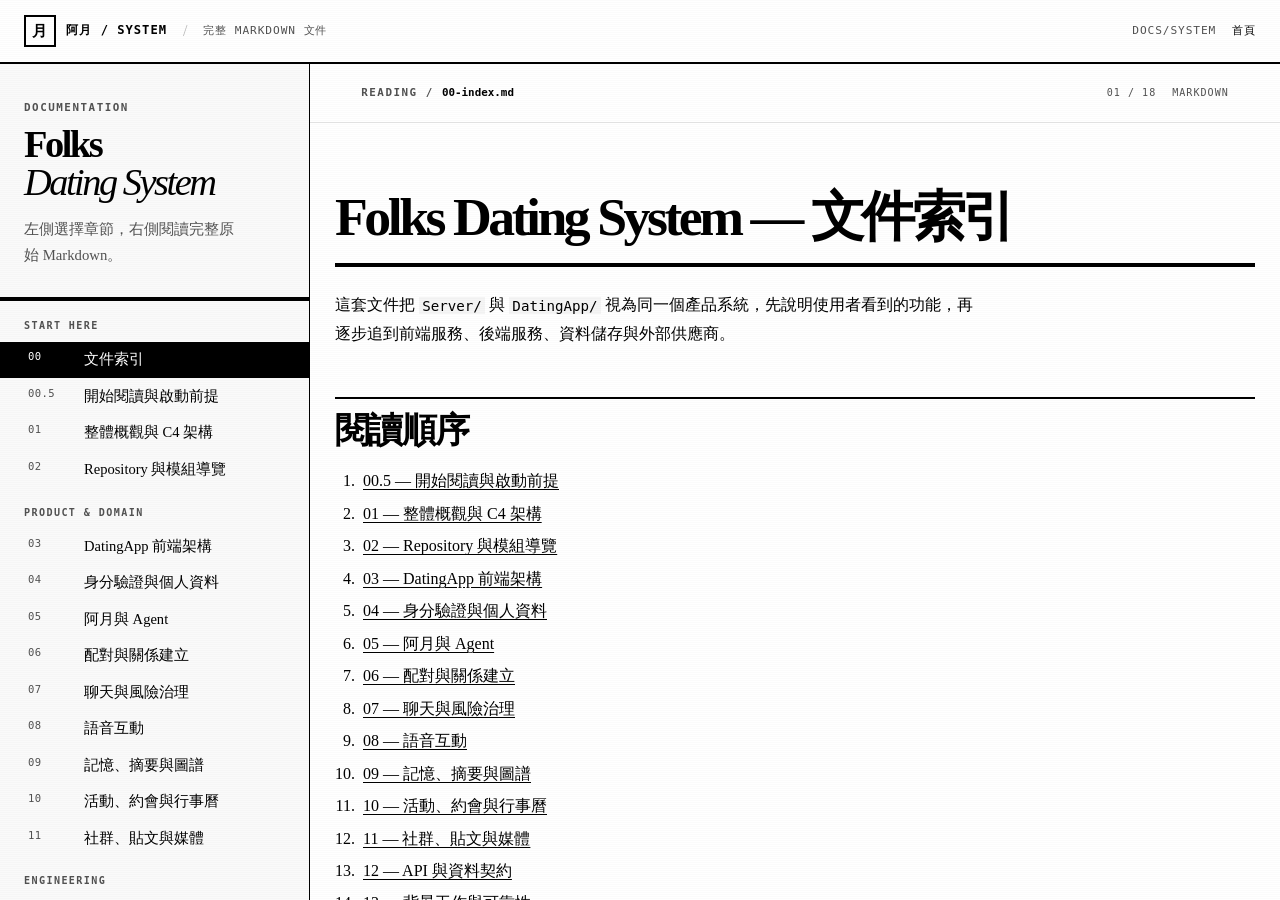
==== commit 705f5e2d: "chore: refresh docs reader assets" ====
--- a/site/docs/index.html
+++ b/site/docs/index.html
@@ -5,7 +5,7 @@
     <meta name="viewport" content="width=device-width, initial-scale=1">
     <meta name="description" content="Folks Dating System 完整 Markdown 系統文件閱讀器。左側選擇章節，右側閱讀 docs/system 原始內容。">
     <title>系統文件｜Folks Dating System</title>
-    <link rel="stylesheet" href="./assets/system.css">
+    <link rel="stylesheet" href="./assets/system.css?v=mobile-reader-2">
   </head>
   <body>
     <a class="skip-link" href="#document-content">跳至文件內容</a>
@@ -92,6 +92,6 @@
     <noscript>
       <div class="no-script">這份閱讀器需要開啟 JavaScript，才能載入左側目錄與完整 Markdown 文件。</div>
     </noscript>
-    <script type="module" src="./assets/reader.js"></script>
+    <script type="module" src="./assets/reader.js?v=mobile-reader-2"></script>
   </body>
 </html>
--- a/site/docs/assets/system.css
+++ b/site/docs/assets/system.css
@@ -15,10 +15,17 @@
 html,
 body { min-height: 100%; }
 
-html { scroll-behavior: smooth; }
+html {
+  max-width: 100%;
+  overflow-x: hidden;
+  scroll-behavior: smooth;
+}
 
 body {
+  width: 100%;
+  max-width: 100%;
   margin: 0;
+  overflow-x: hidden;
   background: var(--paper);
   color: var(--ink);
   font-size: 16px;
@@ -78,12 +85,16 @@
 .skip-link:focus { top: 1rem; }
 
 .reader-app {
+  width: 100%;
+  max-width: 100%;
   min-height: 100vh;
+  overflow-x: hidden;
   background: var(--paper);
 }
 
 .reader-topbar {
-  position: relative;
+  position: sticky;
+  top: 0;
   z-index: 5;
   display: flex;
   min-height: 4rem;
@@ -165,7 +176,10 @@
 .reader-frame {
   display: grid;
   grid-template-columns: 310px minmax(0, 1fr);
+  width: 100%;
+  max-width: 100%;
   height: calc(100vh - 4rem);
+  overflow: hidden;
 }
 
 .sidebar {
@@ -291,7 +305,10 @@
 .sidebar-backdrop { display: none; }
 
 .reader-main {
+  width: 100%;
+  max-width: 100%;
   min-width: 0;
+  overflow-x: hidden;
   overflow-y: auto;
   background: var(--paper);
 }
@@ -329,6 +346,7 @@
 
 .reader-body {
   width: min(920px, calc(100% - 3rem));
+  max-width: 100%;
   margin: 0 auto;
   padding: clamp(2rem, 5vw, 5rem) 0 3rem;
 }
@@ -342,6 +360,8 @@
 }
 
 .markdown-body {
+  max-width: 100%;
+  min-width: 0;
   overflow-wrap: anywhere;
 }
 
@@ -357,25 +377,25 @@
 }
 
 .markdown-body h1 {
-  margin: 0 0 2rem;
-  padding-bottom: 1.5rem;
-  border-bottom: 8px solid var(--ink);
-  font-size: clamp(2.6rem, 6vw, 5.8rem);
-  letter-spacing: -.075em;
+  margin: 0 0 1.5rem;
+  padding-bottom: 1rem;
+  border-bottom: 4px solid var(--ink);
+  font-size: clamp(2.35rem, 4.2vw, 4.15rem);
+  letter-spacing: -.065em;
 }
 
 .markdown-body h2 {
-  margin: 4rem 0 1.25rem;
-  padding-top: 1rem;
+  margin: 3rem 0 1.1rem;
+  padding-top: .75rem;
   border-top: 2px solid var(--ink);
-  font-size: clamp(1.9rem, 3.7vw, 3.25rem);
-  letter-spacing: -.055em;
+  font-size: clamp(1.55rem, 2.7vw, 2.5rem);
+  letter-spacing: -.045em;
 }
 
 .markdown-body h3 {
-  margin: 2.5rem 0 .8rem;
-  font-size: clamp(1.35rem, 2.4vw, 2rem);
-  letter-spacing: -.035em;
+  margin: 2.1rem 0 .7rem;
+  font-size: clamp(1.2rem, 1.8vw, 1.65rem);
+  letter-spacing: -.025em;
 }
 
 .markdown-body h4,
@@ -486,6 +506,117 @@
 }
 
 .diagram-code { border-left-width: 8px; }
+
+.diagram-frame {
+  width: 100%;
+  max-width: 100%;
+  margin: 1.5rem 0 2rem;
+  overflow: hidden;
+  border: 1px solid var(--ink);
+  background: var(--paper);
+}
+
+.diagram-toolbar {
+  display: flex;
+  min-height: 2.9rem;
+  align-items: center;
+  justify-content: space-between;
+  gap: 1rem;
+  padding: .45rem .65rem .45rem .85rem;
+  border-bottom: 1px solid var(--line-dark);
+  background: var(--soft);
+  color: var(--muted);
+  font-family: "JetBrains Mono", monospace;
+  font-size: .64rem;
+  letter-spacing: .04em;
+}
+
+.diagram-controls {
+  display: flex;
+  align-items: center;
+  gap: .35rem;
+}
+
+.diagram-controls button {
+  min-width: 2.25rem;
+  min-height: 2rem;
+  padding: .25rem .5rem;
+  border: 1px solid var(--ink);
+  background: var(--paper);
+  cursor: pointer;
+  font-family: "JetBrains Mono", monospace;
+  font-size: .68rem;
+}
+
+.diagram-controls button:hover {
+  background: var(--ink);
+  color: var(--paper);
+}
+
+.diagram-controls output {
+  min-width: 3.5rem;
+  color: var(--ink);
+  text-align: center;
+}
+
+.diagram-render {
+  width: 100%;
+  max-width: 100%;
+  min-width: 0;
+  padding: 1.25rem;
+  overflow-x: auto;
+  overscroll-behavior-x: contain;
+}
+
+.diagram-render svg {
+  display: block;
+  max-width: none;
+  height: auto;
+  margin: 0 auto;
+}
+
+.diagram-render text,
+.diagram-render .label {
+  font-family: Arial, Helvetica, sans-serif !important;
+}
+
+.diagram-source {
+  border-top: 1px solid var(--line-dark);
+  background: var(--soft);
+}
+
+.diagram-source summary {
+  padding: .6rem .85rem;
+  color: var(--muted);
+  font-size: .66rem;
+}
+
+.diagram-source pre {
+  margin: 0;
+  padding: .85rem 1rem 1rem;
+  overflow-x: auto;
+  border-top: 1px solid var(--line);
+  background: var(--soft);
+}
+
+.diagram-source code {
+  padding: 0;
+  background: transparent;
+  font-family: "JetBrains Mono", "SFMono-Regular", Consolas, monospace;
+  font-size: .76rem;
+  white-space: pre;
+}
+
+.diagram-failed .diagram-render { display: none; }
+
+.diagram-failed::before {
+  display: block;
+  padding: 1rem;
+  color: var(--muted);
+  content: "流程圖暫時無法渲染，請展開下方 Mermaid 原始碼。";
+  font-family: "JetBrains Mono", monospace;
+  font-size: .72rem;
+}
 
 .doc-pagination {
   display: flex;
@@ -554,12 +685,26 @@
 }
 
 @media (max-width: 900px) {
-  .reader-topbar { padding: .6rem 1rem; }
+  .reader-topbar {
+    position: fixed;
+    top: 0;
+    right: 0;
+    left: 0;
+    z-index: 20;
+    width: 100%;
+    max-width: 100vw;
+    padding: .6rem 1rem;
+  }
   .menu-button { display: inline-flex; }
   .topbar-divider,
   .topbar-title,
   .source-label { display: none; }
-  .reader-frame { display: block; height: calc(100vh - 4rem); }
+  .reader-frame {
+    display: block;
+    height: 100vh;
+    height: 100dvh;
+    padding-top: 4rem;
+  }
   .sidebar {
     position: fixed;
     top: 4rem;
@@ -586,7 +731,13 @@
   }
   body.sidebar-open .sidebar { transform: translateX(0); }
   body.sidebar-open .sidebar-backdrop { opacity: 1; pointer-events: auto; }
-  .reader-main { height: calc(100vh - 4rem); }
+  .reader-main {
+    width: 100%;
+    max-width: 100vw;
+    height: calc(100vh - 4rem);
+    height: calc(100dvh - 4rem);
+    overflow-x: hidden;
+  }
   .reader-body,
   .doc-pagination,
   .reader-footer { width: min(100% - 2rem, 920px); }
@@ -598,8 +749,11 @@
   .brand { font-size: .68rem; }
   .home-link { font-size: .62rem; }
   .reader-body { padding-top: 1.5rem; }
-  .markdown-body h1 { font-size: clamp(2.35rem, 12vw, 4rem); }
-  .markdown-body h2 { margin-top: 3rem; font-size: clamp(1.8rem, 9vw, 2.8rem); }
+  .markdown-body h1 { font-size: clamp(2rem, 9vw, 3rem); }
+  .markdown-body h2 { margin-top: 2.5rem; font-size: clamp(1.5rem, 6vw, 2.2rem); }
+  .diagram-toolbar { align-items: flex-start; flex-direction: column; gap: .35rem; }
+  .diagram-controls { width: 100%; justify-content: space-between; }
+  .diagram-render { padding: .85rem; }
   .markdown-body p { font-size: 1rem; }
   .reader-toolbar { align-items: flex-start; flex-direction: column; gap: .35rem; }
   .toolbar-meta { width: 100%; justify-content: space-between; }
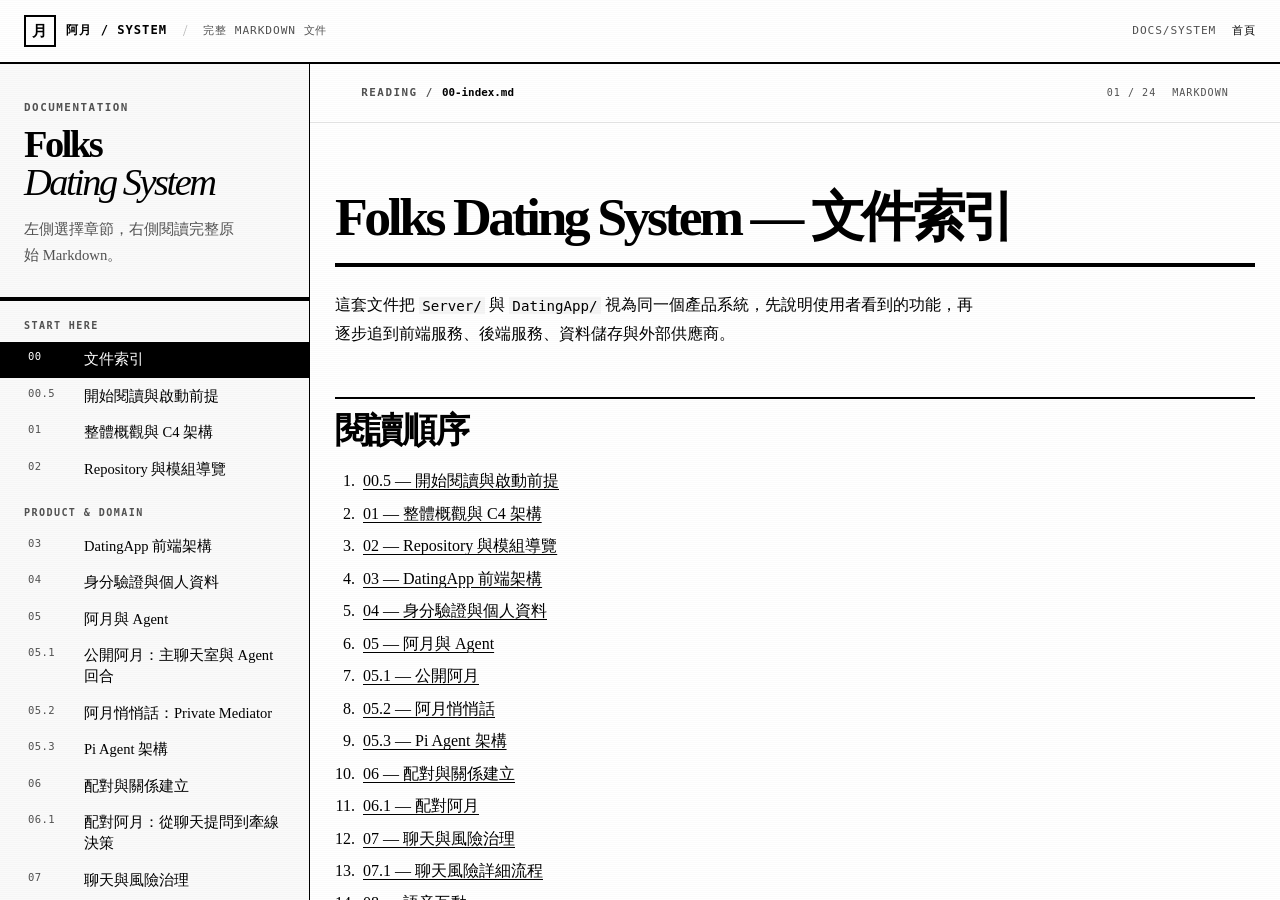
==== commit ea3f5441: "docs: publish expanded system documentation" ====
--- a/site/docs/index.html
+++ b/site/docs/index.html
@@ -5,7 +5,7 @@
     <meta name="viewport" content="width=device-width, initial-scale=1">
     <meta name="description" content="Folks Dating System 完整 Markdown 系統文件閱讀器。左側選擇章節，右側閱讀 docs/system 原始內容。">
     <title>系統文件｜Folks Dating System</title>
-    <link rel="stylesheet" href="./assets/system.css?v=mobile-reader-2">
+    <link rel="stylesheet" href="./assets/system.css?v=docs-24">
   </head>
   <body>
     <a class="skip-link" href="#document-content">跳至文件內容</a>
@@ -42,7 +42,7 @@
             <p class="nav-loading">載入文件目錄…</p>
           </nav>
           <div class="sidebar-meta">
-            <span>18 DOCUMENTS</span>
+            <span>24 DOCUMENTS</span>
             <span>READ-ONLY VIEW</span>
           </div>
         </aside>
@@ -92,6 +92,6 @@
     <noscript>
       <div class="no-script">這份閱讀器需要開啟 JavaScript，才能載入左側目錄與完整 Markdown 文件。</div>
     </noscript>
-    <script type="module" src="./assets/reader.js?v=mobile-reader-2"></script>
+    <script type="module" src="./assets/reader.js?v=docs-24"></script>
   </body>
 </html>
